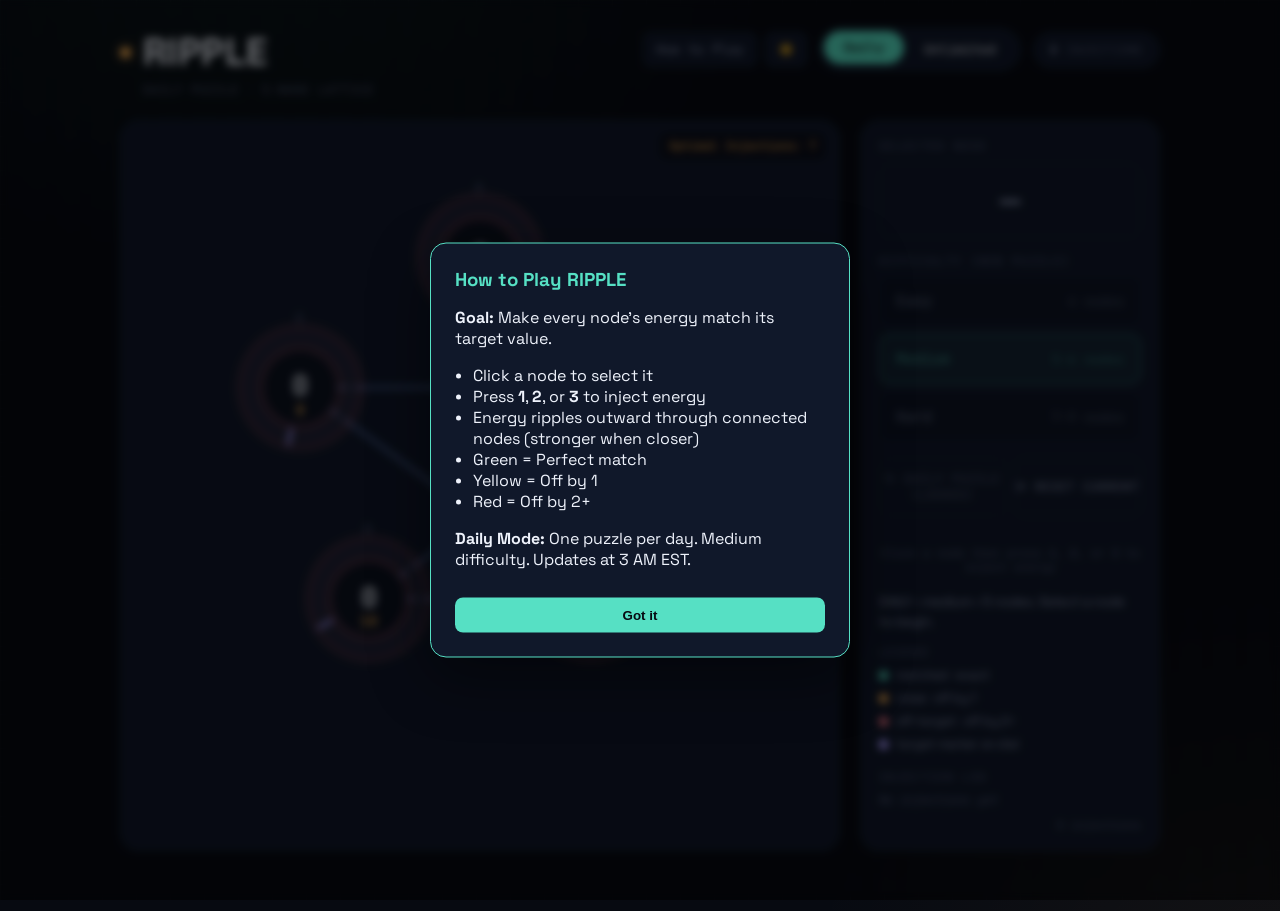
==== index.html @ 20c0f286 "actual ui fixes for safari" ====
<!DOCTYPE html>
<html lang="en">
<head>
<meta charset="UTF-8">
<meta name="viewport" content="width=device-width, initial-scale=1.0">
<title>RIPPLE</title>
<link rel="stylesheet" href="styles.css">
</head>
<body>

<div class="shell">
    <header>
        <div class="title-block">
          <h1>RIPPLE</h1>
          <p id="modeTitle">Daily Puzzle · <span id="nodecount">?</span>-node lattice</p>
        </div>
        <div style="display:flex; gap:12px; align-items:center;">
          <div class="top-controls">
            <button class="top-btn" id="howtoBtn">How to Play</button>
            <button class="top-btn" id="themeToggle">☀️</button>
          </div>
          <div class="mode-toggle" id="modeToggle">
            <div class="mode-btn active" data-mode="daily">Daily</div>
            <div class="mode-btn" data-mode="unlimited">Unlimited</div>
          </div>
          <div class="header-pill" id="headerPill"><span id="headerInjections">0</span> injections</div>
        </div>
      </header>
  <div class="layout">
    <div class="card graph-card">
        <div id="optimalDisplay">
          Optimal Injections: —
        </div>
      <svg id="svg" viewBox="0 0 600 600">
        <g id="edges"></g>
        <g id="nodes"></g>
      </svg>
      <div class="mobile-controls" id="mobileControls">
        <button class="mobile-btn" data-value="1">+1</button>
        <button class="mobile-btn" data-value="2">+2</button>
        <button class="mobile-btn" data-value="3">+3</button>
      </div>
    </div>

    <div class="panel">
      <div class="card">
        <p class="section-label">Selected node</p>
        <div class="selected-readout" id="selreadout">—</div>
        
        <p class="section-label" style="margin:16px 0 8px;">Difficulty (New Puzzle)</p>
        <div class="difficulty-select" id="difficultySelect">
          <button class="difficulty-btn active" data-diff="easy">
            <span>Easy</span>
            <span class="nodes">4 nodes</span>
          </button>
          <button class="difficulty-btn" data-diff="medium">
            <span>Medium</span>
            <span class="nodes">5-6 nodes</span>
          </button>
          <button class="difficulty-btn" data-diff="hard">
            <span>Hard</span>
            <span class="nodes">7-9 nodes</span>
          </button>
        </div>

        <div style="display:flex; gap:8px; margin-bottom:12px;">
            <button class="newpuzzle" id="newpuzzle" style="flex:1">↻ New Puzzle</button>
            <button class="newpuzzle" id="resetCurrent" style="flex:1">⟳ Reset Current</button>
        </div>

        <p class="energy-hint">Click a node then press <strong>1</strong>, <strong>2</strong>, or <strong>3</strong> to inject energy</p>
        
        <div class="message" id="message">Select a node to begin calibration.</div>
        
        <p class="section-label" style="margin-bottom:8px;">Legend</p>
        <div class="legend">
          <div><span class="swatch" style="background:var(--cyan);box-shadow:0 0 6px var(--cyan-soft)"></span> matched · exact</div>
          <div><span class="swatch" style="background:var(--amber);box-shadow:0 0 6px var(--amber-soft)"></span> close · off by 1</div>
          <div><span class="swatch" style="background:var(--coral);box-shadow:0 0 6px var(--coral-soft)"></span> off-target · off by 2+</div>
          <div><span class="swatch" style="background:var(--violet);border-radius:2px;"></span> target marker on dial</div>
        </div>
        
        <p class="section-label" style="margin-bottom:8px;">Injection log</p>
        <div class="log" id="log"><div class="empty">No injections yet</div></div>
        <div class="counter" id="counter">0 injections</div>
      </div>
    </div>
  </div>
</div>

<div class="modal-backdrop" id="modalBackdrop">
  <div class="modal-card">
    <button class="modal-close" id="modalClose" aria-label="Close">×</button>
    <div class="modal-icon">✓</div>
    <h2>Calibrated</h2>
    <p class="modal-sub">Every node in the lattice matched its target.</p>
    <div class="modal-stats">
      <div>
        <span class="stat-num" id="statInjections">0</span>
        <span class="stat-label">injections</span>
      </div>
      <div>
        <span class="stat-num" id="statNodes">0</span>
        <span class="stat-label">nodes</span>
      </div>
    </div>
    <button class="share-btn" id="modalShareBtn" style="display:none; width:100%; margin-bottom:10px;">Share Today's Result</button>
    <button class="modal-newpuzzle" id="modalNewPuzzle">↻ New puzzle</button>
  </div>
</div>
<div class="howto-backdrop" id="howtoBackdrop"></div>
<div class="howto-popover" id="howtoPopover">
    <h3 style="margin:0 0 12px 0; color:var(--cyan);">How to Play RIPPLE</h3>
    <p><strong>Goal:</strong> Make every node's energy match its target value.</p>
    <ul style="padding-left:18px; margin:12px 0;">
      <li>Click a node to select it</li>
      <li>Press <strong>1</strong>, <strong>2</strong>, or <strong>3</strong> to inject energy</li>
      <li>Energy ripples outward through connected nodes (stronger when closer)</li>
      <li>Green = Perfect match</li>
      <li>Yellow = Off by 1</li>
      <li>Red = Off by 2+</li>
    </ul>
    <p><strong>Daily Mode:</strong> One puzzle per day. Medium difficulty. Updates at 3 AM EST.</p>
    <button
  onclick="
    document.getElementById('howtoPopover').classList.remove('show');
    document.getElementById('howtoBackdrop').classList.remove('show');
  "
  style="
    margin-top:12px;
    width:100%;
    padding:10px;
    background:var(--cyan);
    color:#070a11;
    border:none;
    border-radius:8px;
    cursor:pointer;
    font-weight:600;
  "
>
  Got it
</button>
</div>
<script src="solver.js"></script>
<script>
  if (typeof window.requestIdleCallback !== "function") {
  window.requestIdleCallback = function (callback) {
    const start = Date.now();
    return setTimeout(function () {
      callback({
        didTimeout: false,
        timeRemaining: function () {
          return Math.max(0, 50 - (Date.now() - start));
        }
      });
    }, 1);
  };
  window.cancelIdleCallback = function (id) {
    clearTimeout(id);
  };
}
const MIN_NODES_EASY = 4; const MAX_NODES_EASY = 4;
const MIN_NODES_MED = 5;  const MAX_NODES_MED = 6;
const MIN_NODES_HARD = 7; const MAX_NODES_HARD = 9;

let LABELS = [];
let EDGES = {};
let POS = {};
let R_OUTER = 46;
let R_CORE = 34;
let CIRC = 2 * Math.PI * R_OUTER;

let target = {}, state = {}, maxScale = 1;
let selected = null;
let injections = 0;
let log = [];
let alreadySolved = false;
let currentDifficulty = "medium";
let currentMode = "daily";
function updateMobileControlsVisibility() {
  const el = document.getElementById("mobileControls");
  if (!el) return;

  const shouldShow = selected && window.innerWidth <= 768;
  if (shouldShow && !el.classList.contains("show")) {
    el.classList.add("show");
  } else if (!shouldShow && el.classList.contains("show")) {
    el.classList.remove("show");
  }
}
// Seeded random for Daily consistency
function seededRandom(seed) {
  let s = seed;
  return () => {
    s = Math.sin(s) * 10000;
    return s - Math.floor(s);
  };
}

// Turns a "YYYY-MM-DD" string into a well-spread integer seed.
function getDailySeed(dateStr) {
  let hash = 0;
  for (let i = 0; i < dateStr.length; i++) {
    hash = (hash * 31 + dateStr.charCodeAt(i)) | 0;
  }
  return hash >>> 0;
}

// Returns a fresh seeded RNG tied to "today" (3 AM EST rollover).
function getDailyRandom() {
  return seededRandom(getDailySeed(getTodayStr()));
}

function shuffle(arr, rand = Math.random) {
  for (let i = arr.length - 1; i > 0; i--) {
    const j = Math.floor(rand() * (i + 1));
    [arr[i], arr[j]] = [arr[j], arr[i]];
  }
  return arr;
}
function computeOptimalAsync() {
  if (typeof computeOptimalInjections !== "function") return;

  const labels = LABELS;
  const edges = EDGES;
  const tgt = target;

  const token = Symbol(); // prevents race conditions
  computeOptimalAsync._token = token;

  requestIdleCallback(() => {
    try {
      const optimal = computeOptimalInjections(labels, edges, tgt);

      // ignore stale computations
      if (computeOptimalAsync._token !== token) return;
      if (labels !== LABELS) return;

      document.getElementById("optimalDisplay").textContent =
        "Optimal Injections: " + (optimal ?? "?");

    } catch (e) {
      console.error("solver error:", e);
      document.getElementById("optimalDisplay").textContent =
        "Optimal Injections: error";
    }
  });
}

function buildGraphTopology(n, rand = Math.random){
  const allLetters = "ABCDEFGHIJKL";
  const labels = allLetters.slice(0, n).split("");
  const adj = {};
  labels.forEach(l => adj[l] = []);
  const edgeKeys = new Set();
 
  function addEdge(a,b){
    const key = [a,b].sort().join("-");
    if(edgeKeys.has(key)) return false;
    edgeKeys.add(key);
    adj[a].push(b);
    adj[b].push(a);
    return true;
  }
 
  // spanning tree
  const order = shuffle([...labels], rand);
  for(let i=1;i<order.length;i++){
    const a = order[i];
    const b = order[Math.floor(rand()*i)];
    addEdge(a,b);
  }
 
  // extra edges
  const extra = Math.max(2, Math.floor(n/3));
  let added = 0, attempts = 0;
  while(added < extra && attempts < extra*15){
    attempts++;
    const a = labels[Math.floor(rand()*n)];
    const b = labels[Math.floor(rand()*n)];
    if(a === b) continue;
    if(addEdge(a,b)) added++;
  }
 
  return { labels, adj };
}

function computeLayout(labels){
  const n = labels.length;
  const cx = 300, cy = 300;
  const R = Math.min(235, 125 + n*11);
  const pos = {};
  labels.forEach((l,i) => {
    const ang = (i/n)*Math.PI*2 - Math.PI/2;
    pos[l] = { x: cx + R*Math.cos(ang), y: cy + R*Math.sin(ang) };
  });
  return pos;
}

function bfsDist(source){
  const dist = {};
  LABELS.forEach(l => dist[l] = null);
  dist[source] = 0;
  const q = [source];
  while(q.length){
    const u = q.shift();
    for(const v of EDGES[u]){
      if(dist[v] === null){
        dist[v] = dist[u] + 1;
        q.push(v);
      }
    }
  }
  return dist;
}
function bfsParent(source){
  const dist = {}, parent = {};
  LABELS.forEach(l => { dist[l] = null; parent[l] = null; });
  dist[source] = 0;
  const q = [source];
  while(q.length){
    const u = q.shift();
    for(const v of EDGES[u]){
      if(dist[v] === null){
        dist[v] = dist[u] + 1;
        parent[v] = u;
        q.push(v);
      }
    }
  }
  return { dist, parent };
}

function contribution(value, dist){
  return Math.max(value - dist, 0);
}

function applyRipple(obj, node, value){
  const dist = bfsDist(node);
  for(const n of LABELS){
    obj[n] += contribution(value, dist[n]);
  }
}
function animatePuzzleTransition(callback){
  const graphCard = document.querySelector(".graph-card");

  // freeze rendering (prevents intermediate SVG frames)
  graphCard.style.visibility = "hidden";

  requestAnimationFrame(() => {
    callback();

    requestAnimationFrame(() => {
      graphCard.style.visibility = "visible";
    });
  });
}
function generatePuzzle(rand = Math.random){
  target = {}; 
  state = {};
  
  // Important: Initialize with 0 first
  LABELS.forEach(l => { 
    target[l] = 0; 
    state[l] = 0; 
  });
 
  if (LABELS.length === 0) return; // safety
 
  let injectionCount;
  let maxInjectionValue = 3;
 
  if(currentDifficulty === "easy"){
    injectionCount = LABELS.length + 2;
    maxInjectionValue = 2;
  } else if(currentDifficulty === "medium"){
    injectionCount = Math.floor(LABELS.length * 1.4) + 3;
  } else {
    injectionCount = Math.floor(LABELS.length * 1.8) + 5;
  }
 
  for(let i = 0; i < injectionCount; i++){
    const node = LABELS[Math.floor(rand()*LABELS.length)];
    const val = 1 + Math.floor(rand()*maxInjectionValue);
    applyRipple(target, node, val);
  }
 
  maxScale = Math.max(...Object.values(target), 1) * 1.25 || 10;
  document.getElementById("optimalDisplay").textContent =
    "Optimal Injections: computing...";
 
  requestIdleCallback(() => {
    computeOptimalAsync();
  });
}

function errorOf(n){ return Math.abs(state[n] - target[n]); }
function statusOf(n){
  const e = errorOf(n);
  if(e === 0) return "good";
  if(e === 1) return "mid";
  return "bad";
}
function solved(){ return LABELS.every(n => state[n] === target[n]); }

// ---------- DOM ----------
const svgEdges = document.getElementById("edges");
const svgNodes = document.getElementById("nodes");
const svgRoot = document.getElementById("svg");

function buildGraphDOM(){
    const svgEdges = document.getElementById("edges");
  const svgNodes = document.getElementById("nodes");

  // HARD RESET: prevent any intermediate rendering of old nodes
  svgNodes.replaceChildren();
  svgEdges.replaceChildren();

  // force browser to flush old frame BEFORE adding new nodes
  void svgNodes.offsetHeight;

  const n = LABELS.length;
  const R = Math.min(235, 125 + n*11);
  const chord = 2 * R * Math.sin(Math.PI / n);
  R_OUTER = Math.max(22, Math.min(48, chord * 0.37));
  R_CORE = R_OUTER * 0.74;
  CIRC = 2 * Math.PI * R_OUTER;
  const scale = R_OUTER / 46;

  const drawn = new Set();
  for(const a of LABELS){
    for(const b of EDGES[a]){
      const key = [a,b].sort().join("-");
      if(drawn.has(key)) continue;
      drawn.add(key);
      const line = document.createElementNS("http://www.w3.org/2000/svg","line");
      line.setAttribute("class","edge");
      line.setAttribute("data-key", key);
      line.setAttribute("x1", POS[a].x); line.setAttribute("y1", POS[a].y);
      line.setAttribute("x2", POS[b].x); line.setAttribute("y2", POS[b].y);
      svgEdges.appendChild(line);
    }
  }

  for(const l of LABELS){
    const {x,y} = POS[l];
    const g = document.createElementNS("http://www.w3.org/2000/svg","g");
    g.setAttribute("class","node");
    g.setAttribute("data-id", l);
    g.setAttribute("transform", `translate(${x},${y})`);

    g.innerHTML = `
      <circle class="glow" r="${R_OUTER+14}"></circle>
      <circle class="selection-ring" r="${R_OUTER+9}"></circle>
      <circle class="track" r="${R_OUTER}"></circle>
      <circle class="arc" r="${R_OUTER}" stroke-dasharray="${CIRC}" stroke-dashoffset="${CIRC}"></circle>
      <line class="tick" x1="0" y1="${-R_OUTER+6}" x2="0" y2="${-R_OUTER-6}"></line>
      <circle class="core" r="${R_CORE}"></circle>
      <circle class="flash" r="${R_CORE}"></circle>
      <text class="label" y="${-R_OUTER-14}" style="font-size:${Math.max(10,12*scale)}px">${l}</text>
      <text class="value" y="${7*scale}" style="font-size:${Math.max(14,25*scale)}px">0</text>
    <text class="target" y="${25*scale}" style="font-size:${Math.max(11,13*scale)}px; font-weight:700">0</text>    `;
    g.addEventListener("click", () => selectNode(l));
    svgNodes.appendChild(g);
  }
  document.querySelectorAll(".node").forEach((node, i) => {
  node.classList.add("entering");

  node.style.animationDelay = `${i * 120}ms`;

  node.addEventListener("animationend", () => {
    node.classList.remove("entering");
  }, { once:true });
});
const edgeEls = Array.from(document.querySelectorAll(".edge"));

// sort edges top → bottom using midpoint Y
edgeEls.sort((a, b) => {
  const ay = (parseFloat(a.getAttribute("y1")) + parseFloat(a.getAttribute("y2"))) / 2;
  const by = (parseFloat(b.getAttribute("y1")) + parseFloat(b.getAttribute("y2"))) / 2;
  return ay - by;
});

// stagger reveal
edgeEls.forEach((edge, i) => {
  setTimeout(() => {
    edge.classList.add("reveal");
  }, i * 100); // tweak speed here
});
}

function angleToPoint(fraction, radius){
  const ang = fraction * Math.PI * 2 - Math.PI/2;
  return { x: radius*Math.cos(ang), y: radius*Math.sin(ang) };
}

function updateNodeVisual(n){
  const g = svgNodes.querySelector(`[data-id="${n}"]`);
  if(!g) return;
  const status = statusOf(n);
  g.setAttribute("data-status", status);

  const fraction = Math.max(0, Math.min(1, state[n] / maxScale));
  g.querySelector(".arc").setAttribute("stroke-dashoffset", CIRC - fraction*CIRC);

  const tFraction = Math.max(0, Math.min(1, target[n] / maxScale));
  const p1 = angleToPoint(tFraction, R_OUTER-7);
  const p2 = angleToPoint(tFraction, R_OUTER+7);
  const tick = g.querySelector(".tick");
  tick.setAttribute("x1", p1.x); tick.setAttribute("y1", p1.y);
  tick.setAttribute("x2", p2.x); tick.setAttribute("y2", p2.y);

  g.querySelector(".value").textContent = state[n];
  g.querySelector(".target").textContent = target[n];
}

function updateAll(){
  requestAnimationFrame(() => {
    LABELS.forEach(updateNodeVisual);
  });
}

function showCongrats(){
  document.getElementById("statInjections").textContent = injections;
  document.getElementById("statNodes").textContent = LABELS.length;
  const modalShareBtn = document.getElementById("modalShareBtn");
  modalShareBtn.style.display = currentMode === "daily" ? "block" : "none";
  const modalNewBtn = document.getElementById("modalNewPuzzle");
  if (currentMode === "daily") {
    modalNewBtn.textContent = "✅ Daily Complete";
    modalNewBtn.style.pointerEvents = "none";
    modalNewBtn.style.opacity = "0.6";
  } else {
    modalNewBtn.textContent = "↻ New Puzzle";
    modalNewBtn.style.pointerEvents = "auto";
    modalNewBtn.style.opacity = "1";
  }

  document.getElementById("modalBackdrop").classList.add("show");
}

function hideCongrats(){
  document.getElementById("modalBackdrop").classList.remove("show");
}
function getTodayStr(){
  const now = new Date();
  const today = new Date(now.getTime() - 3*60*60*1000); // 3 AM EST
  return today.toISOString().slice(0,10);
}
function selectNode(n) {
  selected = n;

  // Clear all selections first
  document.querySelectorAll(".node").forEach(g => {
    g.classList.remove("selected");
  });

  // Add to the new one
  const nodeEl = document.querySelector(`.node[data-id="${n}"]`);
  if (nodeEl) nodeEl.classList.add("selected");

  document.getElementById("selreadout").textContent = n;
  document.getElementById("selreadout").classList.add("armed");
  setMessage(`Node ${n} selected. Press 1, 2, or 3 to inject energy.`);

  updateMobileControlsVisibility();
}

// Hide mobile controls when no node is selected
function deselectNode() {
  selected = null;

  document.querySelectorAll(".node").forEach(g => {
    g.classList.remove("selected");
  });

  document.getElementById("selreadout").textContent = "—";
  document.getElementById("selreadout").classList.remove("armed");
  setMessage("Select a node to begin calibration.");

  updateMobileControlsVisibility();
}

function setMessage(msg){ document.getElementById("message").textContent = msg; }

function flashNode(n){
  const g = svgNodes.querySelector(`[data-id="${n}"]`);
  if(!g) return;
  const flash = g.querySelector(".flash");
  flash.classList.remove("go");
  void flash.offsetWidth;
  flash.classList.add("go");
}

function flashEdge(a,b){
  const key = [a,b].sort().join("-");
  const line = svgEdges.querySelector(`[data-key="${key}"]`);
  if(!line) return;
  line.classList.add("active");
  setTimeout(() => line.classList.remove("active"), 230);
}

function spawnPulseDot(a, b, duration){
  const dot = document.createElementNS("http://www.w3.org/2000/svg","circle");
  dot.setAttribute("class","pulse-dot");
  dot.setAttribute("r", Math.max(4, R_OUTER*0.13));
  // Position via `transform`, not cx/cy: WebKit/Safari can't GPU-composite
  // an animated cx/cy change (it forces a layout + repaint every frame),
  // while `transform` is composited and stays smooth on mobile.
  dot.setAttribute("cx", 0);
  dot.setAttribute("cy", 0);
  dot.style.transitionProperty = "transform";
  dot.style.transitionDuration = duration + "ms";
  dot.style.transform = `translate(${POS[a].x}px, ${POS[a].y}px)`;
  svgRoot.appendChild(dot);
  requestAnimationFrame(() => {
    dot.style.transform = `translate(${POS[b].x}px, ${POS[b].y}px)`;
  });
  setTimeout(() => dot.remove(), duration + 40);
}

function logInjection(node, value){
  injections++;
  log.unshift({node, value});
  if(log.length > 6) log.pop();
  const el = document.getElementById("log");
  el.innerHTML = log.map(item =>
    `<div><span class="n">${item.node}</span><span>+${item.value} energy</span></div>`
  ).join("");
  document.getElementById("counter").textContent = injections + (injections === 1 ? " injection" : " injections");
  document.getElementById("headerInjections").textContent = injections;
}

function inject(node, value){
  const {dist, parent} = bfsParent(node);
  const reach = LABELS.filter(n => dist[n] !== null && dist[n] <= value);
  const maxDist = Math.max(...reach.map(n => dist[n] || 0));

  for(const n of reach){
    const d = dist[n];
    setTimeout(() => {
      state[n] += contribution(value, d);
      updateNodeVisual(n);
      flashNode(n);
      if(d > 0) flashEdge(parent[n], n);
    }, d * 230);
    if(d > 0){
      setTimeout(() => spawnPulseDot(parent[n], n, 230), (d-1) * 230);
    }
  }

  logInjection(node, value);

  setTimeout(() => {
    if(solved() && !alreadySolved){
      alreadySolved = true;
      setMessage("Calibrated — every node matches its target.");
      showCongrats();
    } else if(!solved()){
      setMessage(`Injected ${value} energy at node ${node}.`);
    }
  }, maxDist * 230 + 80);
}

// Mode Toggle
// ==================== MODE & DIFFICULTY HANDLING ====================
function updateUILockState(){
  const isDaily = currentMode === "daily";
  
  // Difficulty buttons
  document.querySelectorAll('.difficulty-btn').forEach(b => {
    const isMedium = b.dataset.diff === "medium";
    b.style.pointerEvents = isDaily ? "none" : "auto";
    b.style.opacity = isDaily ? "0.5" : "1";
    
    // Force Medium as active in Daily mode
    if (isDaily) {
      if (isMedium) b.classList.add('active');
      else b.classList.remove('active');
    }
  });

  // New Puzzle button
  const newPuzzleBtn = document.getElementById("newpuzzle");
  if (newPuzzleBtn) {
    newPuzzleBtn.style.pointerEvents = isDaily ? "none" : "auto";
    newPuzzleBtn.style.opacity = isDaily ? "0.5" : "1";
    newPuzzleBtn.textContent = isDaily ? "↻ Daily Puzzle (Locked)" : "↻ New Puzzle";
  }
}
// Save the current game state to localStorage
function saveGameState() {
  const gameState = {
    currentMode,
    currentDifficulty,
    injections,
    log,
    alreadySolved,
    state,
  };
 
  if (currentMode === "daily") {
    gameState.puzzleDate = getTodayStr();
  } else {
    gameState.target = target;
    gameState.LABELS = LABELS;
    gameState.EDGES = EDGES;
    gameState.POS = POS;
  }
 
  localStorage.setItem('gameState', JSON.stringify(gameState));
}

// Load the saved game state from localStorage
function loadGameState() {
  const savedState = localStorage.getItem('gameState');
  if (!savedState) return;
 
  let gameState;
  try {
    gameState = JSON.parse(savedState);
  } catch (e) {
    localStorage.removeItem('gameState');
    return;
  }
 
  currentMode = gameState.currentMode || "daily";
  currentDifficulty = gameState.currentDifficulty || "medium";
  updateUILockState();
 
  if (currentMode === "daily") {
    // A new day means the saved progress no longer matches today's
    // puzzle — just start today's puzzle fresh from the seed.
    if (gameState.puzzleDate !== getTodayStr()) {
      resetGame();
      return;
    }
 
    const rand = getDailyRandom();
    const n = 5 + Math.floor(rand() * 2); // 5 or 6 nodes
    currentDifficulty = "medium";
 
    const topo = buildGraphTopology(n, rand);
    LABELS = topo.labels;
    EDGES = topo.adj;
    POS = computeLayout(LABELS);
    generatePuzzle(rand); // deterministic — recreates today's exact target
 
  } else {
    target = gameState.target;
    LABELS = gameState.LABELS;
    EDGES = gameState.EDGES;
    POS = gameState.POS;
  }
 
  state = gameState.state;
  injections = gameState.injections;
  log = gameState.log;
  alreadySolved = gameState.alreadySolved;
 
  maxScale = Math.max(...Object.values(target), 1) * 1.25 || 10;
 
  const nodeCountEl = document.getElementById("nodecount");
  if (nodeCountEl) nodeCountEl.textContent = LABELS.length;
  const modeText = currentMode === "daily" ? "Daily Puzzle" : "Unlimited Mode";
  document.getElementById("modeTitle").textContent = `${modeText} · ${LABELS.length}-node lattice`;
 
  document.getElementById("log").innerHTML = log.length
    ? log.map(item => `<div><span class="n">${item.node}</span><span>+${item.value} energy</span></div>`).join("")
    : `<div class="empty">No injections yet</div>`;
  document.getElementById("counter").textContent = injections + (injections === 1 ? " injection" : " injections");
  document.getElementById("headerInjections").textContent = injections;
 
  requestAnimationFrame(() => {
    buildGraphDOM();
    requestAnimationFrame(() => {
      updateAll();
      setMessage("Game progress loaded!");
      computeOptimalAsync();
    });
  });
  updateMobileControlsVisibility();
}

// Call saveGameState whenever the game state changes
document.addEventListener("keydown", saveGameState);
document.getElementById("resetCurrent").addEventListener("click", saveGameState);

// Load the saved game state on page load
window.addEventListener("load", loadGameState);

// Mode Toggle
document.querySelectorAll('.mode-btn').forEach(btn => {
  btn.addEventListener('click', () => {
    document.querySelectorAll('.mode-btn').forEach(b => b.classList.remove('active'));
    btn.classList.add('active');
    currentMode = btn.dataset.mode;
    
    updateUILockState();

    animatePuzzleTransition(resetGame);
  });
});
// Difficulty buttons
document.querySelectorAll('.difficulty-btn').forEach(btn => {
  btn.addEventListener('click', () => {
    if (currentMode === "daily") return; // locked
    document.querySelectorAll('.difficulty-btn').forEach(b => b.classList.remove('active'));
    btn.classList.add('active');
    currentDifficulty = btn.dataset.diff;
  });
});
document.getElementById("newpuzzle").addEventListener("click", () => {
  if (currentMode === "daily") {
    setMessage("Daily puzzle is fixed. It updates at 3 AM EST.");
    return;
  }
  saveGameState();
  animatePuzzleTransition(resetGame);
});
document.getElementById("resetCurrent")
  .addEventListener("click", () => {
    resetCurrentPuzzle();
  });
document.getElementById("modalNewPuzzle").addEventListener("click", () => {
  hideCongrats();
  if (currentMode === "daily") {
    setMessage("Daily puzzle completed! Come back tomorrow at 3 AM EST for the next one.");
    return;
  }
  animatePuzzleTransition(resetGame);
});document.getElementById("modalClose").addEventListener("click", hideCongrats);
document.getElementById("modalBackdrop").addEventListener("click", (e) => {
  if(e.target.id === "modalBackdrop") hideCongrats();
});

document.getElementById("modalShareBtn").addEventListener("click", () => {
  const date = new Date().toISOString().slice(0,10);
  const text = `⚡️ RIPPLE ${date}\n${currentDifficulty.toUpperCase()} • ${LABELS.length} nodes • ${injections} injections\nSolved!`;
  navigator.clipboard.writeText(text).then(() => alert("✅ Copied to clipboard!"));
});

document.addEventListener("keydown", (e) => {
  if(e.key.toLowerCase() === "r") animatePuzzleTransition(resetGame);
  if(e.key === "Escape") hideCongrats();
  if(["1","2","3"].includes(e.key) && selected) inject(selected, parseInt(e.key));
});

function resetCurrentPuzzle(){
  // Reset player state
  LABELS.forEach(l => {
    state[l] = 0;
  });
  
  deselectNode();
  injections = 0;
  log = [];
  alreadySolved = false;
  hideCongrats();

  // === FIX: Clear visual selection ===
  document.querySelectorAll(".node").forEach(g => {
    g.classList.remove("selected");
  });

  document.getElementById("headerInjections").textContent = "0";
  document.getElementById("selreadout").textContent = "—";
  document.getElementById("selreadout").classList.remove("armed");
  document.getElementById("log").innerHTML = `<div class="empty">No injections yet</div>`;
  document.getElementById("counter").textContent = "0 injections";
  
  setMessage(`Puzzle reset — same targets. Select a node to begin again.`);
  updateAll();
  updateMobileControlsVisibility();
}

function resetGame(){
  localStorage.removeItem('gameState');
 
  let n;
  let rand = Math.random;
 
  if(currentMode === "daily"){
    // Everything about today's puzzle — node count, topology, and target
    // values — is derived purely from today's date seed. Calling this
    // again (mode switch, page reload, etc.) on the same day always
    // reproduces the exact same puzzle, so there's nothing to cache.
    rand = getDailyRandom();
    n = 5 + Math.floor(rand() * 2); // 5 or 6 nodes
    currentDifficulty = "medium";
 
  } else {
    let minNodes = currentDifficulty === "easy" ? MIN_NODES_EASY :
                   currentDifficulty === "medium" ? MIN_NODES_MED :
                   MIN_NODES_HARD;
 
    let maxNodes = currentDifficulty === "easy" ? MAX_NODES_EASY :
                   currentDifficulty === "medium" ? MAX_NODES_MED :
                   MAX_NODES_HARD;
 
    n = minNodes + Math.floor(Math.random() * (maxNodes - minNodes + 1));
  }
 
  const topo = buildGraphTopology(n, rand);
  LABELS = topo.labels;
  EDGES = topo.adj;
  POS = computeLayout(LABELS);
 
  buildGraphDOM();
  generatePuzzle(rand);
  computeOptimalAsync();
 
  // -------------------------
  // ALWAYS RESET RUNTIME STATE
  // -------------------------
 
  state = {};
  LABELS.forEach(l => state[l] = 0);
 
  maxScale = Math.max(...Object.values(target), 1) * 1.25 || 10;
 
  deselectNode();
  injections = 0;
  log = [];
  alreadySolved = false;
  hideCongrats();
 
  const nodeCountEl = document.getElementById("nodecount");
  if (nodeCountEl) nodeCountEl.textContent = n;
 
  document.getElementById("headerInjections").textContent = "0";
  document.getElementById("selreadout").textContent = "—";
  document.getElementById("selreadout").classList.remove("armed");
  document.getElementById("log").innerHTML = `<div class="empty">No injections yet</div>`;
  document.getElementById("counter").textContent = "0 injections";
 
  const modeText = currentMode === "daily" ? "Daily Puzzle" : "Unlimited Mode";
  document.getElementById("modeTitle").textContent =
    `${modeText} · ${n}-node lattice`;
 
  setMessage(`${currentMode.toUpperCase()} • ${currentDifficulty} • ${n} nodes. Select a node to begin.`);
 
  updateAll();
  updateMobileControlsVisibility();
}

updateUILockState();
function toggleTheme(){
  const isLight = document.documentElement.getAttribute('data-theme') === 'light';
  document.documentElement.setAttribute('data-theme', isLight ? 'dark' : 'light');
  localStorage.setItem('theme', isLight ? 'dark' : 'light');
  document.getElementById('themeToggle').textContent = isLight ? '☀️' : '🌙';
}

// Theme initialization
if (localStorage.getItem('theme') === 'light') {
  document.documentElement.setAttribute('data-theme', 'light');
  document.getElementById('themeToggle').textContent = '🌙';
} else {
  document.getElementById('themeToggle').textContent = '☀️';
}

document.getElementById('themeToggle').addEventListener('click', toggleTheme);
document.getElementById('howtoBtn').addEventListener('click', () => {
  const popover = document.getElementById('howtoPopover');
  const backdrop = document.getElementById('howtoBackdrop');

  popover.classList.add('show');
  backdrop.classList.add('show');
});

// Close popover when clicking outside
document.addEventListener('click', (e) => {
  const popover = document.getElementById('howtoPopover');
  const backdrop = document.getElementById('howtoBackdrop');

  if (
    !e.target.closest('#howtoBtn') &&
    !e.target.closest('.howto-popover')
  ) {
    popover.classList.remove('show');
    backdrop.classList.remove('show');
  }
});
document.querySelectorAll(".mobile-btn").forEach(btn => {
  btn.addEventListener("click", () => {
    const value = parseInt(btn.dataset.value, 10);
    if (selected) {
      inject(selected, value);
    }
  });
});
window.addEventListener("resize", updateMobileControlsVisibility);
window.addEventListener("orientationchange", updateMobileControlsVisibility);
window.addEventListener('load', () => {
  const popover = document.getElementById('howtoPopover');
  const backdrop = document.getElementById('howtoBackdrop');

  popover.classList.add('show');
  backdrop.classList.add('show');
});
resetGame();
</script>
</body>
</html>
---- styles.css ----
@import url('https://fonts.googleapis.com/css2?family=JetBrains+Mono:wght@400;500;600;700&family=Space+Grotesk:wght@500;600;700&display=swap');

:root{
  --void:#070a11;
  --deep:#0c1220;
  --panel:#10182a;
  --panel-edge:#1d2740;
  --grid:rgba(255,255,255,0.035);
  --hi:#eef2fb;
  --mid:#8d97b5;
  --dim:#525c79;
  --amber:#ffb454;
  --amber-soft:rgba(255,180,84,0.18);
  --cyan:#56e0c4;
  --cyan-soft:rgba(86,224,196,0.16);
  --coral:#ff7a8a;
  --coral-soft:rgba(255,122,138,0.16);
  --violet:#a99bff;
}

/* Light mode override */
[data-theme="light"] {
  --void:#f8f9fc;
  --deep:#ffffff;
  --panel:#f1f3f9;
  --panel-edge:#d1d5e0;
  --grid:rgba(0,0,0,0.04);
  --hi:#1a2236;
  --mid:#4a5a7a;
  --dim:#64748b;
  --amber:#f59e0b;
}

*{box-sizing:border-box;}

html,body{
  margin:0;
  min-height:100vh;
  background:
    radial-gradient(ellipse 900px 600px at 20% -10%, rgba(86,224,196,0.05), transparent 60%),
    radial-gradient(ellipse 800px 700px at 100% 110%, rgba(255,180,84,0.05), transparent 60%),
    var(--void);
  color:var(--hi);
  font-family:'Space Grotesk', system-ui, sans-serif;
}

body::before{
  content:"";
  position:fixed; inset:0; pointer-events:none; z-index:0;
  background-image:
    linear-gradient(var(--grid) 1px, transparent 1px),
    linear-gradient(90deg, var(--grid) 1px, transparent 1px);
  background-size:34px 34px;
  opacity:0.6;
}

.shell{
  position:relative; z-index:1;
  max-width:1080px;
  margin:0 auto;
  padding:28px 20px 60px;
}

header{
  display:flex;
  justify-content:space-between;
  align-items:flex-start;
  flex-wrap:wrap;
  gap:14px;
  margin-bottom:22px;
}

.title-block h1{
  margin:0;
  font-size:clamp(26px,4.2vw,38px);
  font-weight:700;
  letter-spacing:0.01em;
  display:flex;
  align-items:center;
  gap:12px;
}
.title-block h1::before{
  content:"";
  width:11px; height:11px; border-radius:50%;
  background:var(--amber);
  box-shadow:0 0 14px 3px var(--amber-soft);
  flex-shrink:0;
}
.title-block p{
  margin:6px 0 0 23px;
  font-family:'JetBrains Mono', monospace;
  font-size:12px;
  letter-spacing:0.08em;
  color:var(--dim);
  text-transform:uppercase;
}

.mode-toggle {
  display: flex;
  background: var(--panel);
  border: 1px solid var(--panel-edge);
  border-radius: 99px;
  padding: 4px;
}
.mode-btn {
  padding: 8px 20px;
  border-radius: 99px;
  font-family: 'JetBrains Mono', monospace;
  font-size: 13px;
  cursor: pointer;
  transition:
    background .25s ease,
    color .25s ease,
    transform .2s ease;
}
.mode-btn.active {
  background: var(--cyan);
  color: #070a11;
  font-weight: 600;
  transform:translateY(-2px);
}

.header-pill{
  font-family:'JetBrains Mono', monospace;
  font-size:12px;
  letter-spacing:0.06em;
  text-transform:uppercase;
  padding:9px 16px;
  border-radius:99px;
  border:1px solid var(--panel-edge);
  background:var(--panel);
  color:var(--dim);
  white-space:nowrap;
}
.header-pill span{ color:var(--mid); font-weight:600; }

/* ---- congrats modal ---- */
.modal-backdrop{
  position:fixed; inset:0; z-index:50;
  background:rgba(5,7,12,0.72);
  backdrop-filter:blur(3px);
  display:flex; align-items:center; justify-content:center;
  opacity:0; pointer-events:none;
  transition:opacity 0.25s;
  padding:20px;
}
.modal-backdrop.show{ opacity:1; pointer-events:auto; }

.modal-card{
  position:relative;
  width:100%; max-width:360px;
  background:var(--panel);
  border:1px solid rgba(86,224,196,0.35);
  border-radius:20px;
  padding:34px 32px 28px;
  text-align:center;
  transform:scale(0.92) translateY(6px);
  transition:transform 0.25s cubic-bezier(.2,.8,.2,1);
  box-shadow:0 0 70px rgba(86,224,196,0.14);
}
.modal-backdrop.show .modal-card{ transform:scale(1) translateY(0); }

.modal-close{
  position:absolute; top:12px; right:14px;
  background:none; border:none;
  color:var(--dim); font-size:20px; line-height:1;
  cursor:pointer; padding:4px;
  transition:color 0.2s;
}
.modal-close:hover{ color:var(--hi); }

.modal-icon{
  width:52px; height:52px; margin:0 auto 16px;
  border-radius:50%;
  background:var(--cyan-soft);
  border:1px solid rgba(86,224,196,0.4);
  color:var(--cyan);
  display:flex; align-items:center; justify-content:center;
  font-size:24px;
}

.modal-card h2{ margin:0 0 6px; font-size:23px; }
.modal-sub{ margin:0 0 22px; color:var(--mid); font-size:13px; line-height:1.5; }

.modal-stats{ display:flex; justify-content:center; gap:30px; margin-bottom:24px; }
.modal-stats .stat-num{
  display:block;
  font-family:'JetBrains Mono', monospace;
  font-size:30px; font-weight:700;
  color:var(--hi);
}
.modal-stats .stat-label{
  display:block; margin-top:4px;
  font-family:'JetBrains Mono', monospace;
  font-size:10px; letter-spacing:0.08em; text-transform:uppercase;
  color:var(--dim);
}

.modal-newpuzzle{
  width:100%;
  font-family:'JetBrains Mono', monospace;
  font-size:12px; letter-spacing:0.06em; text-transform:uppercase;
  padding:13px 0;
  border-radius:10px;
  border:1px solid rgba(86,224,196,0.4);
  background:rgba(86,224,196,0.08);
  color:var(--cyan);
  cursor:pointer;
  transition:background 0.2s;
}
.modal-newpuzzle:hover{ background:rgba(86,224,196,0.16); }

.layout{
  display:grid;
  grid-template-columns: 1fr 300px;
  gap:20px;
}
@media (max-width:760px){
  .layout{ grid-template-columns:1fr; }
  .panel{ order:2; }
  .graph-card{ order:1; }
}

.card{
  background:var(--panel);
  border:1px solid var(--panel-edge);
  border-radius:18px;
  padding:18px;
}

.graph-card{ display:flex; flex-direction: column; align-items:center; justify-content:flex-start; padding:10px; position: relative;}
.graph-card svg{ width:100%; height:auto; display:block; max-width:560px; }

/* graph elements */
.edge{
  stroke:#3c4f7a;
  stroke-width:4;
  opacity: 0;
  transform: translateY(-8px);
  transition:stroke 0.25s, stroke-width 0.25s;
}
.edge.active{ 
    stroke:var(--amber); 
    stroke-width:6;
    filter: drop-shadow(0 0 8px var(--amber));
}
.edge.visible {
    opacity: 0.95;
}
.edge.reveal {
  animation: edgeDropIn 0.55s cubic-bezier(.2,.8,.2,1) forwards;
}

@keyframes edgeDropIn {
  from {
    opacity: 0;
    transform: translateY(-10px);
  }
  to {
    opacity: 0.95;
    transform: translateY(0px);
  }
}

.node{ cursor:pointer; }
.node .track{ fill:none; stroke:#1a2236; stroke-width:6; }
.node .arc{
  fill:none; stroke-width:6; stroke-linecap:round;
  stroke:var(--mid);
  transform:rotate(-90deg);
  transition:stroke-dashoffset 0.45s cubic-bezier(.2,.8,.2,1), stroke 0.35s;
}
.node[data-status="good"] .arc{ stroke:var(--cyan); }
.node[data-status="mid"] .arc{ stroke:var(--amber); }
.node[data-status="bad"] .arc{ stroke:var(--coral); }

.node .tick{ stroke:var(--violet); stroke-width:3.5; stroke-linecap:round; opacity:0.85; }
.node .core{ fill:var(--deep); stroke:var(--panel-edge); stroke-width:1; transition:stroke 0.3s; }
.node[data-status="good"] .core{ stroke:rgba(86,224,196,0.4); }
.node[data-status="mid"] .core{ stroke:rgba(255,180,84,0.4); }
.node[data-status="bad"] .core{ stroke:rgba(255,122,138,0.4); }

.node .glow{ fill:var(--mid); opacity:0.12; transition:fill 0.35s; }
.node[data-status="good"] .glow{ fill:var(--cyan); }
.node[data-status="mid"] .glow{ fill:var(--amber); }
.node[data-status="bad"] .glow{ fill:var(--coral); }

.node .label{
  font-family:'JetBrains Mono', monospace;
  letter-spacing:0.1em;
  fill:var(--dim); text-anchor:middle;
}
.node .value{
  font-family:'JetBrains Mono', monospace;
  font-weight:600;
  fill:var(--hi); text-anchor:middle;
}
.node .target{
  font-family:'JetBrains Mono', monospace;
  fill:var(--amber); text-anchor:middle; opacity:0.85;
}

.selection-ring{
  fill:none; stroke:var(--amber); stroke-width:2;
  stroke-dasharray:4 7; opacity:0; transition:opacity 0.2s;
}
.node.selected .selection-ring{ opacity:1; animation:spin 7s linear infinite; }
@keyframes spin{ to{ transform:rotate(360deg); } }

.flash{ fill:var(--amber); opacity:0; pointer-events:none; }
.flash.go{ animation:flashpop 0.55s ease-out; }
@keyframes flashpop{
  0%{ opacity:0.55; transform:scale(0.6); }
  100%{ opacity:0; transform:scale(1.9); }
}

.pulse-dot{
  fill:var(--amber);
  filter:drop-shadow(0 0 5px var(--amber));
  transition:transform linear, opacity linear;
}

/* panel */
.panel{ display:flex; flex-direction:column; gap:14px; }

.section-label{
  font-family:'JetBrains Mono', monospace;
  font-size:11px; letter-spacing:0.12em;
  color:var(--dim); text-transform:uppercase;
  margin:0 0 10px;
}

.selected-readout{
  font-family:'JetBrains Mono', monospace;
  font-size:34px; font-weight:700;
  text-align:center;
  color:var(--mid);
  border:1px dashed var(--panel-edge);
  border-radius:12px;
  padding:14px 0;
  margin-bottom:12px;
  transition:color 0.2s, border-color 0.2s;
}
.selected-readout.armed{ color:var(--amber); border-color:rgba(255,180,84,0.4); }

.difficulty-select{
  display:flex;
  flex-direction:column;
  gap:8px;
  margin-bottom:16px;
}

.difficulty-btn{
  font-family:'JetBrains Mono', monospace;
  font-size:15px;
  font-weight:600;
  padding:14px 16px;
  border-radius:10px;
  border:1px solid var(--panel-edge);
  background:var(--deep);
  color:var(--mid);
  cursor:pointer;
  transition:all 0.2s;
  text-align:left;
  display:flex;
  justify-content:space-between;
  align-items:center;
}

.difficulty-btn:hover{
  border-color:var(--amber);
  color:var(--amber);
  background:rgba(255,180,84,0.06);
}

.difficulty-btn.active{
  border-color:var(--cyan);
  color:var(--cyan);
  background:rgba(86,224,196,0.12);
}

.difficulty-btn .nodes{
  font-size:13px;
  opacity:0.7;
}

.energy-hint{
  font-family:'JetBrains Mono', monospace;
  font-size:11px;
  color:var(--dim);
  text-align:center;
  margin:12px 0 18px;
}

.message{ 
  font-size:13px; 
  color:var(--mid); 
  line-height:1.5; 
  min-height:38px; 
  margin-bottom:14px; 
}

.newpuzzle{
  width:100%;
  font-family:'JetBrains Mono', monospace;
  font-size:12px; letter-spacing:0.08em; text-transform:uppercase;
  padding:12px 0;
  border-radius:10px;
  border:1px solid var(--panel-edge);
  background:transparent;
  color:var(--mid);
  cursor:pointer;
  transition:border-color 0.2s, color 0.2s;
  margin-bottom:18px;
}
.newpuzzle:hover{ border-color:var(--violet); color:var(--violet); }

.legend{ display:flex; flex-direction:column; gap:7px; margin-bottom:18px; }
.legend div{ display:flex; align-items:center; gap:8px; font-size:12px; color:var(--mid); }
.legend span.swatch{ width:9px; height:9px; border-radius:50%; flex-shrink:0; }

.log{
  font-family:'JetBrains Mono', monospace;
  font-size:12px;
  color:var(--dim);
  display:flex; flex-direction:column; gap:5px;
  max-height:120px;
  overflow-y:auto;
}
.log div{ display:flex; justify-content:space-between; }
.log div span.n{ color:var(--mid); }
.log .empty{ color:var(--dim); font-style:italic; }

.counter{
  font-family:'JetBrains Mono', monospace;
  font-size:11px; color:var(--dim);
  margin-top:10px;
  text-align:right;
}

.share-btn {
  width: 100%;
  padding: 12px;
  background: var(--cyan);
  color: #070a11;
  border: none;
  border-radius: 10px;
  font-family: 'JetBrains Mono', monospace;
  font-weight: 600;
  cursor: pointer;
  margin-top: 8px;
}
.top-controls {
  display: flex;
  gap: 8px;
  align-items: center;
}

.top-btn {
  background: var(--panel);
  border: 1px solid var(--panel-edge);
  color: var(--mid);
  padding: 8px 12px;
  border-radius: 8px;
  font-family: 'JetBrains Mono', monospace;
  font-size: 13px;
  cursor: pointer;
  transition: all 0.2s;
}

.top-btn:hover {
  background: var(--cyan);
  color: #070a11;
  border-color: var(--cyan);
}

.howto-popover {
  position: fixed;

  top: 50%;
  left: 50%;
  transform: translate(-50%, -50%) scale(.8);

  background: var(--panel);
  border: 1px solid var(--cyan);
  border-radius: 16px;

  padding: 24px;
  max-width: 420px;
  width: calc(100% - 32px);

  z-index: 999;

  opacity: 0;
  pointer-events: none;

  transition:
    opacity .25s ease,
    transform .25s ease;

  box-shadow: 0 20px 60px rgba(0,0,0,.45);
}

.howto-popover.show {
  animation: popupAppear .3s cubic-bezier(.2,.8,.2,1);
  opacity:1;
  pointer-events:auto;
  transform:translate(-50%,-50%) scale(1);
}

@keyframes popupAppear{
  from{
    opacity:0;
    transform:translate(-50%,-50%) scale(.8);
  }
  to{
    opacity:1;
    transform:translate(-50%,-50%) scale(1);
  }
}
/* =========================
   MOBILE IMPROVEMENTS PATCH
   ========================= */

   @media (max-width: 768px) {

html {
  font-size: 14px;
}

body {
  font-size: 14px;
}

/* kill oversized spacing everywhere */
.shell {
  padding: 12px 10px 24px;
}

.card {
  padding: 12px;
  border-radius: 14px;
}

/* HEADER SHRINK */
header {
  gap: 8px;
}

.title-block h1 {
  font-size: 20px;
}

.title-block p {
  font-size: 10px;
  margin-left: 0;
}

/* BUTTONS: THIS IS THE BIG ONE */
button,
.top-btn,
.newpuzzle,
.share-btn,
.difficulty-btn {
  font-size: 12px !important;
  padding: 8px 10px !important;
  border-radius: 8px;
}

.mode-btn {
  font-size: 11px;
  padding: 6px 10px;
}

/* PANEL TEXT SHRINK */
.selected-readout {
  font-size: 20px;
  padding: 8px 0;
}

.section-label {
  font-size: 10px;
}

.message {
  font-size: 12px;
}

.legend div {
  font-size: 11px;
}

.log {
  font-size: 11px;
}

.counter {
  font-size: 10px;
}

/* REMOVE “DESKTOP FEEL” SPACING */
.panel {
  gap: 10px;
}

.difficulty-select {
  gap: 6px;
}

.header-pill {
  font-size: 10px;
  padding: 6px 10px;
}
}

.graph-card svg {
  width: 100%;
  height: auto;
  max-width: 100%;
}

/* Critical: prevent overflow scaling weirdness */
svg#svg {
  display: block;
  width: 100%;
  height: auto;
  max-height: 70vh;
}
/* Mobile controls styling */
/* Mobile controls styling */
.mobile-controls {
  margin-top: 12px;
  display: none;
  gap: 14px;
  padding: 10px 12px;
  border-radius: 14px;
  background: rgba(10, 14, 24, 0.97);
  border: 1px solid var(--amber);
}

/* ONLY show on mobile AND when node is selected */
@media (max-width: 768px) {
  .mobile-controls.show {
    display: flex;
  }
}

.mobile-btn {
  font-family: 'JetBrains Mono', monospace;
  font-size: 18px;
  font-weight: 700;

  padding: 16px 22px;
  min-width: 64px;

  border-radius: 12px;
  border: 1px solid var(--panel-edge);

  background: var(--amber);
  color: var(--hi);

  cursor: pointer;

  display: flex;
  align-items: center;
  justify-content: center;

  transition: all 0.15s ease;
}

.mobile-btn:active {
  transform: scale(0.95);
  background: var(--cyan);
  color: #070a11;
  border-color: var(--cyan);
}

.mobile-btn:hover {
  background: var(--cyan); /* Match hover effect with other buttons */
  color: #070a11;
}

.graph-card.animating svg {
  animation: graphSwap 0.45s cubic-bezier(.2,.8,.2,1);
}

@keyframes graphSwap {
  0% {
    opacity: 1;
    transform: scale(1);
  }

  45% {
    opacity: 0;
    transform: scale(0.94);
  }

  55% {
    opacity: 0;
    transform: scale(1.06);
  }

  100% {
    opacity: 1;
    transform: scale(1);
  }
}
.howto-backdrop{
  position:fixed;
  inset:0;

  background:rgba(0,0,0,.55);
  backdrop-filter:blur(4px);

  opacity:0;
  visibility:hidden;

  transition:opacity .25s ease;

  z-index:998;
  pointer-events: none;
  transition: opacity 0.25s ease;
}

.howto-backdrop.show{
  opacity:1;
  visibility:visible;
  pointer-events: auto;
}
.node.entering {
  animation: nodeAppear 1s cubic-bezier(.2,.8,.2,1) both;
}

@keyframes nodeAppear {
    from {
    opacity: 0;
  }
  to {
    opacity: 1;
  }
}/* Default (Dark Mode) */
#optimalDisplay {
  position: absolute;
  top: 10px;
  right: 12px;
  font-family: 'JetBrains Mono', monospace;
  font-size: 12px;
  color: var(--amber);
  background: rgba(10, 14, 24, 0.92);
  border: 1px solid var(--panel-edge);
  padding: 6px 10px;
  border-radius: 10px;
}

/* Light Mode Override */
[data-theme="light"] #optimalDisplay {
  color: var(--coral); /* Text color for light mode */
  background: rgba(240, 240, 240, 0.9); /* Background for light mode */
  border: 1px solid var(--panel-edge); /* Border for light mode */
}
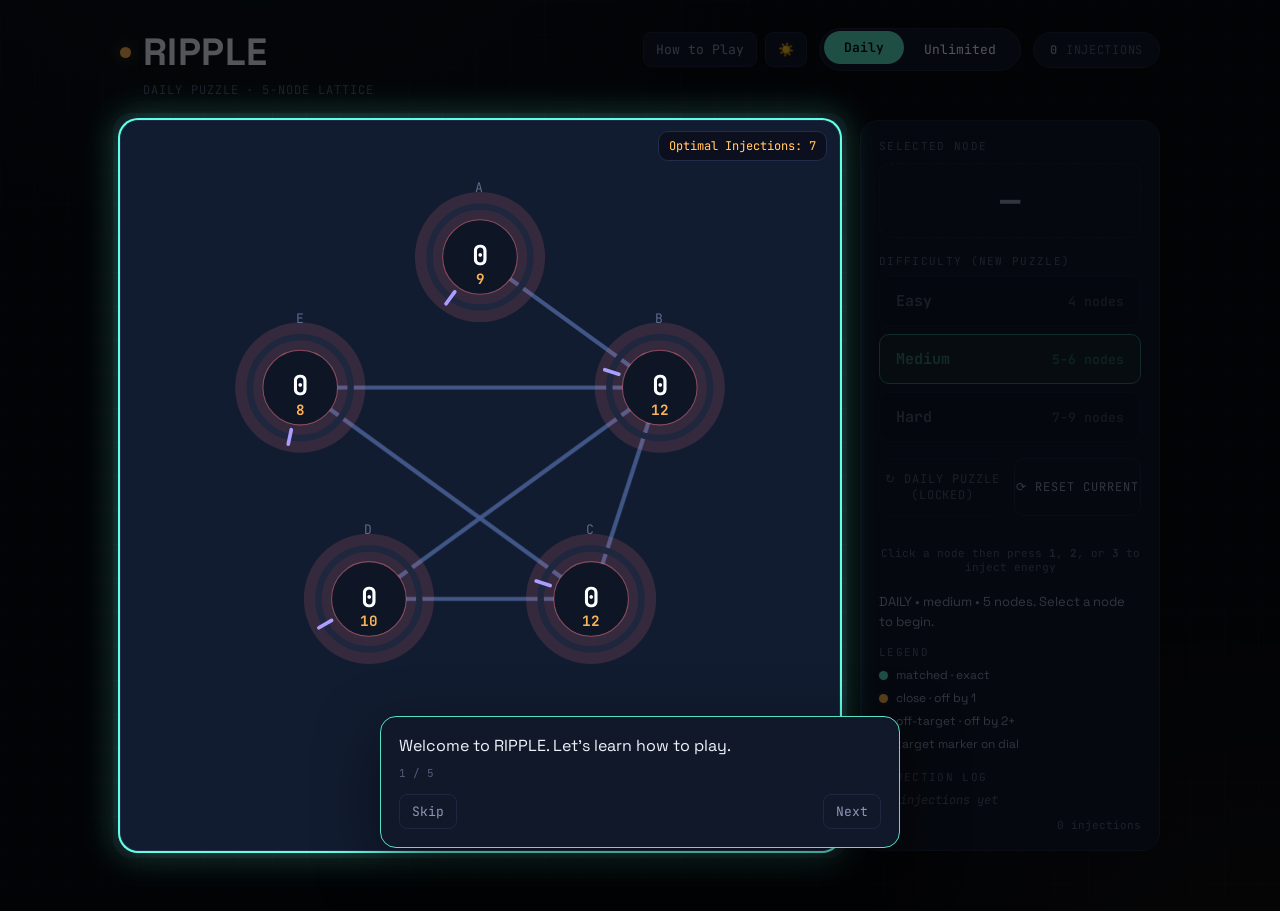
==== commit df2666ea: "tutorial" ====
--- a/index.html
+++ b/index.html
@@ -175,8 +175,34 @@
 let injections = 0;
 let log = [];
 let alreadySolved = false;
+let tutorialActive = false;
+let tutorialStep = 0;
 let currentDifficulty = "medium";
 let currentMode = "daily";
+
+const tutorialSteps = [
+  {
+    text: "Welcome to RIPPLE. Let's learn how to play.",
+    highlight: null
+  },
+  {
+    text: "Click a node to select it.",
+    highlight: ".node"
+  },
+  {
+    text: "Press 1, 2, or 3 to inject energy.",
+    highlight: ".mobile-controls"
+  },
+  {
+    text: "Energy ripples across connected nodes.",
+    highlight: "svg"
+  },
+  {
+    text: "Match all node values to their targets to win.",
+    highlight: "#optimalDisplay"
+  }
+];
+
 function updateMobileControlsVisibility() {
   const el = document.getElementById("mobileControls");
   if (!el) return;
@@ -548,6 +574,12 @@
   return today.toISOString().slice(0,10);
 }
 function selectNode(n) {
+  if (tutorialActive && tutorialStep === 1) {
+    setTimeout(() => {
+      tutorialStep++;
+      renderTutorial();
+    }, 300);
+  }
   selected = n;
 
   // Clear all selections first
@@ -636,6 +668,12 @@
   const reach = LABELS.filter(n => dist[n] !== null && dist[n] <= value);
   const maxDist = Math.max(...reach.map(n => dist[n] || 0));
 
+  if (tutorialActive && tutorialStep === 2) {
+    setTimeout(() => {
+      tutorialStep++;
+      renderTutorial();
+    }, 500);
+  }
   for(const n of reach){
     const d = dist[n];
     setTimeout(() => {
@@ -786,9 +824,6 @@
 document.addEventListener("keydown", saveGameState);
 document.getElementById("resetCurrent").addEventListener("click", saveGameState);
 
-// Load the saved game state on page load
-window.addEventListener("load", loadGameState);
-
 // Mode Toggle
 document.querySelectorAll('.mode-btn').forEach(btn => {
   btn.addEventListener('click', () => {
@@ -873,8 +908,70 @@
   updateAll();
   updateMobileControlsVisibility();
 }
+function startTutorial() {
+  console.log("START TUTORIAL CALLED");
+
+  tutorialActive = true;
+  tutorialStep = 0;
+
+  const overlay = document.getElementById("tutorialOverlay");
+
+  overlay.classList.remove("hidden");
+
+  document
+    .querySelector(".graph-card")
+    .classList.add("tutorial-focus");
+
+  renderTutorial();
+}
+
+function renderTutorial() {
+  const step = tutorialSteps[tutorialStep];
+
+  document.getElementById("tutorialText").textContent = step.text;
+  document.getElementById("tutorialProgress").textContent =
+    `${tutorialStep + 1} / ${tutorialSteps.length}`;
+
+  document.querySelectorAll(".tutorial-highlight")
+    .forEach(el => el.classList.remove("tutorial-highlight"));
+
+  if (step.highlight) {
+    const el = document.querySelector(step.highlight);
+    if (el) el.classList.add("tutorial-highlight");
+  }
+
+  document.getElementById("tutorialNext").textContent =
+    tutorialStep === tutorialSteps.length - 1 ? "Finish" : "Next";
+}
+
+function nextTutorial() {
+  if (tutorialStep < tutorialSteps.length - 1) {
+    tutorialStep++;
+    renderTutorial();
+  } else {
+    endTutorial();
+  }
+}
+
+function endTutorial() {
+  tutorialActive = false;
+
+  document
+    .getElementById("tutorialOverlay")
+    .classList.add("hidden");
+
+  document
+    .querySelector(".graph-card")
+    .classList.remove("tutorial-focus");
+
+  document.querySelectorAll(".tutorial-highlight")
+    .forEach(el => el.classList.remove("tutorial-highlight"));
+
+  localStorage.setItem("seenTutorial", "true");
+}
 
 function resetGame(){
+  if (tutorialActive) return;
   localStorage.removeItem('gameState');
  
   let n;
@@ -990,16 +1087,45 @@
     }
   });
 });
+window.addEventListener("DOMContentLoaded", () => {
+  const nextBtn = document.getElementById("tutorialNext");
+  const skipBtn = document.getElementById("tutorialSkip");
+
+  if (nextBtn) nextBtn.addEventListener("click", nextTutorial);
+  if (skipBtn) skipBtn.addEventListener("click", endTutorial);
+});
 window.addEventListener("resize", updateMobileControlsVisibility);
 window.addEventListener("orientationchange", updateMobileControlsVisibility);
-window.addEventListener('load', () => {
-  const popover = document.getElementById('howtoPopover');
-  const backdrop = document.getElementById('howtoBackdrop');
-
-  popover.classList.add('show');
-  backdrop.classList.add('show');
-});
-resetGame();
+// window.addEventListener('load', () => {
+//   const popover = document.getElementById('howtoPopover');
+//   const backdrop = document.getElementById('howtoBackdrop');
+
+//   popover.classList.add('show');
+//   backdrop.classList.add('show');
+// });
+window.addEventListener("load", () => {
+  loadGameState();
+
+  if (!localStorage.getItem("gameState")) {
+    resetGame();
+  }
+
+  setTimeout(startTutorial, 1000);
+});
 </script>
+<div id="tutorialOverlay" class="tutorial-overlay hidden">
+
+  <div class="tutorial-card">
+    <div id="tutorialText"></div>
+
+    <div id="tutorialProgress" style="margin-top:10px; font-size:11px; color:var(--dim); font-family:'JetBrains Mono', monospace;"></div>
+
+    <div class="tutorial-footer" style="display:flex; justify-content:space-between; margin-top:14px;">
+      <button id="tutorialSkip" class="top-btn">Skip</button>
+      <button id="tutorialNext" class="top-btn">Next</button>
+    </div>
+  </div>
+</div>
 </body>
+
 </html>
--- a/styles.css
+++ b/styles.css
@@ -757,4 +757,134 @@
   color: var(--coral); /* Text color for light mode */
   background: rgba(240, 240, 240, 0.9); /* Background for light mode */
   border: 1px solid var(--panel-edge); /* Border for light mode */
-}+}
+/* =========================
+   WORDLE-STYLE TUTORIAL
+   ========================= */
+
+   .tutorial-overlay {
+    position: fixed;
+    inset: 0;
+    z-index: 2000;
+  
+    display: flex;
+    align-items: flex-end;
+    justify-content: center;
+  
+    pointer-events: none;
+  }
+  
+  .tutorial-overlay.hidden {
+    display: none;
+  }
+  .tutorial-box {
+    width: min(420px, 90vw);
+    background: var(--panel);
+    border: 1px solid var(--panel-edge);
+    border-radius: 14px;
+    padding: 18px;
+    box-shadow: 0 20px 60px rgba(0,0,0,0.4);
+  }
+  
+  .tutorial-highlight {
+    outline: 3px solid var(--cyan);
+    box-shadow: 0 0 25px var(--cyan-soft);
+    border-radius: 10px;
+    position: relative;
+    z-index: 10000;
+  }
+  .tutorial-card {
+    position: relative;
+  
+    width: min(520px, calc(100vw - 32px));
+  
+    margin-bottom: 28px;
+  
+    background: var(--panel);
+    border: 1px solid var(--cyan);
+  
+    border-radius: 18px;
+  
+    padding: 22px;
+  
+    pointer-events: auto;
+  
+    box-shadow:
+      0 20px 60px rgba(0,0,0,.45);
+  
+    animation: tutorialSlideUp .35s cubic-bezier(.2,.8,.2,1);
+  }
+  @keyframes tutorialSlideUp {
+    from {
+      opacity: 0;
+      transform: translateY(40px);
+    }
+  
+    to {
+      opacity: 1;
+      transform: translateY(0);
+    }
+  }
+  .graph-card.tutorial-focus {
+    position: relative;
+    z-index: 2100;
+  }
+
+  .tutorial-overlay.hidden{
+    display:none;
+  }
+  
+  /* Graph stays bright */
+.graph-card.tutorial-focus {
+  position: relative;
+  z-index: 2100;
+
+  box-shadow:
+    0 0 0 2px var(--cyan),
+    0 0 40px rgba(86,224,196,.35);
+
+  filter: brightness(1.15);
+}
+
+/* Tutorial card at bottom */
+.tutorial-card {
+  position: fixed;
+
+  left: 50%;
+  bottom: 24px;
+
+  transform: translateX(-50%);
+
+  width: min(520px, calc(100vw - 24px));
+
+  background: var(--panel);
+  border: 1px solid var(--cyan);
+  border-radius: 16px;
+
+  padding: 18px;
+
+  z-index: 2200;
+
+  box-shadow: 0 20px 60px rgba(0,0,0,.5);
+}
+
+@media (max-width:768px) {
+  .tutorial-card {
+    width: calc(100vw - 16px);
+    bottom: 12px;
+  }
+}
+  
+  .graph-card.tutorial-focus::after{
+    content:"";
+    position:absolute;
+    inset:-8px;
+  
+    border-radius:20px;
+  
+    box-shadow:
+      0 0 0 9999px rgba(0,0,0,.65),
+      0 0 30px rgba(86,224,196,.45);
+  
+    pointer-events:none;
+  }
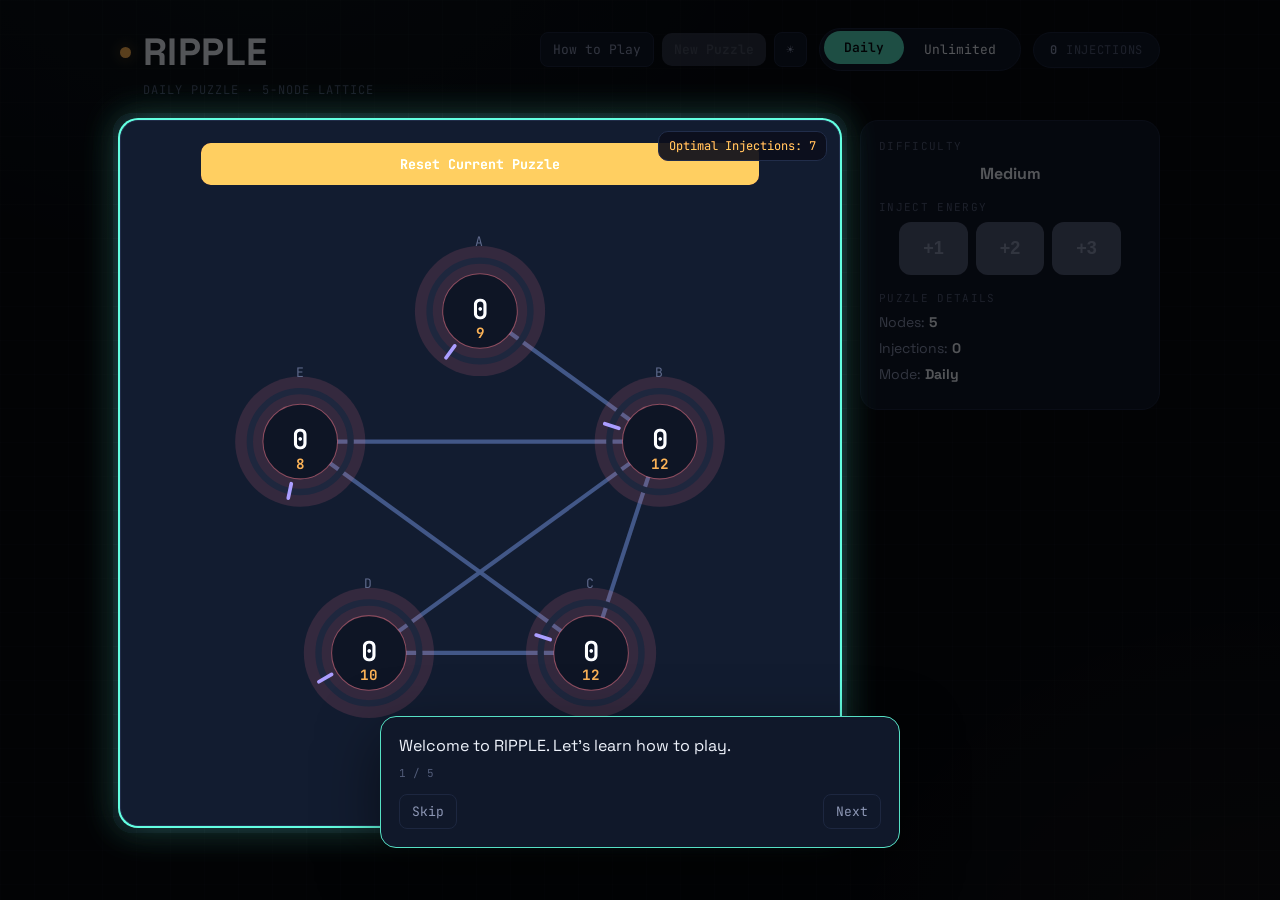
==== commit 4045e50c: "new puzzle" ====
--- a/index.html
+++ b/index.html
@@ -5,6 +5,15 @@
 <meta name="viewport" content="width=device-width, initial-scale=1.0">
 <title>RIPPLE</title>
 <link rel="stylesheet" href="styles.css">
+<!-- Google tag (gtag.js) -->
+<script async src="https://www.googletagmanager.com/gtag/js?id=G-VKK63KSQCD"></script>
+<script>
+  window.dataLayer = window.dataLayer || [];
+  function gtag(){dataLayer.push(arguments);}
+  gtag('js', new Date());
+
+  gtag('config', 'G-VKK63KSQCD');
+</script>
 </head>
 <body>
 
@@ -17,6 +26,7 @@
         <div style="display:flex; gap:12px; align-items:center;">
           <div class="top-controls">
             <button class="top-btn" id="howtoBtn">How to Play</button>
+            <button class="top-btn" id="newPuzzleBtn" disabled>New Puzzle</button>
             <button class="top-btn" id="themeToggle">☀️</button>
           </div>
           <div class="mode-toggle" id="modeToggle">
@@ -31,6 +41,8 @@
         <div id="optimalDisplay">
           Optimal Injections: —
         </div>
+        <button class="reset-btn" id="resetCurrent">Reset Current Puzzle</button>
+
       <svg id="svg" viewBox="0 0 600 600">
         <g id="edges"></g>
         <g id="nodes"></g>
@@ -44,45 +56,21 @@
 
     <div class="panel">
       <div class="card">
-        <p class="section-label">Selected node</p>
-        <div class="selected-readout" id="selreadout">—</div>
-        
-        <p class="section-label" style="margin:16px 0 8px;">Difficulty (New Puzzle)</p>
-        <div class="difficulty-select" id="difficultySelect">
-          <button class="difficulty-btn active" data-diff="easy">
-            <span>Easy</span>
-            <span class="nodes">4 nodes</span>
-          </button>
-          <button class="difficulty-btn" data-diff="medium">
-            <span>Medium</span>
-            <span class="nodes">5-6 nodes</span>
-          </button>
-          <button class="difficulty-btn" data-diff="hard">
-            <span>Hard</span>
-            <span class="nodes">7-9 nodes</span>
-          </button>
+        <p class="section-label">Difficulty</p>
+        <div class="difficulty-display" id="difficultyDisplay">Medium</div>
+      
+        <p class="section-label" style="margin:16px 0 8px;">Inject Energy</p>
+        <div class="energy-buttons">
+          <button class="energy-btn" data-value="1" disabled>+1</button>
+          <button class="energy-btn" data-value="2" disabled>+2</button>
+          <button class="energy-btn" data-value="3" disabled>+3</button>
         </div>
-
-        <div style="display:flex; gap:8px; margin-bottom:12px;">
-            <button class="newpuzzle" id="newpuzzle" style="flex:1">↻ New Puzzle</button>
-            <button class="newpuzzle" id="resetCurrent" style="flex:1">⟳ Reset Current</button>
-        </div>
-
-        <p class="energy-hint">Click a node then press <strong>1</strong>, <strong>2</strong>, or <strong>3</strong> to inject energy</p>
-        
-        <div class="message" id="message">Select a node to begin calibration.</div>
-        
-        <p class="section-label" style="margin-bottom:8px;">Legend</p>
-        <div class="legend">
-          <div><span class="swatch" style="background:var(--cyan);box-shadow:0 0 6px var(--cyan-soft)"></span> matched · exact</div>
-          <div><span class="swatch" style="background:var(--amber);box-shadow:0 0 6px var(--amber-soft)"></span> close · off by 1</div>
-          <div><span class="swatch" style="background:var(--coral);box-shadow:0 0 6px var(--coral-soft)"></span> off-target · off by 2+</div>
-          <div><span class="swatch" style="background:var(--violet);border-radius:2px;"></span> target marker on dial</div>
-        </div>
-        
-        <p class="section-label" style="margin-bottom:8px;">Injection log</p>
-        <div class="log" id="log"><div class="empty">No injections yet</div></div>
-        <div class="counter" id="counter">0 injections</div>
+        <p class="section-label" style="margin:16px 0 8px;">Puzzle Details</p>
+        <ul class="puzzle-details">
+          <li>Nodes: <span id="nodeCount">?</span></li>
+          <li>Injections: <span id="injectionCount">0</span></li>
+          <li>Mode: <span id="currentMode">Daily</span></li>
+        </ul>
       </div>
     </div>
   </div>
@@ -141,6 +129,19 @@
   Got it
 </button>
 </div>
+<div class="new-puzzle-backdrop" id="newPuzzleBackdrop">
+  <div class="new-puzzle-popover" id="newPuzzlePopover">
+    <h3>Create a New Puzzle</h3>
+    <p>Select difficulty:</p>
+    <div class="difficulty-select">
+      <button class="difficulty-btn" data-diff="easy">Easy (4 Nodes)</button>
+      <button class="difficulty-btn" data-diff="medium">Medium (5-6 Nodes)</button>
+      <button class="difficulty-btn" data-diff="hard">Hard (7-9 Nodes)</button>
+    </div>
+    <button class="create-btn" id="createNewPuzzleBtn">Create Puzzle</button>
+    <button class="close-btn" id="closeNewPuzzleBtn">Cancel</button>
+  </div>
+</div>
 <script src="solver.js"></script>
 <script>
   if (typeof window.requestIdleCallback !== "function") {
@@ -173,7 +174,6 @@
 let target = {}, state = {}, maxScale = 1;
 let selected = null;
 let injections = 0;
-let log = [];
 let alreadySolved = false;
 let tutorialActive = false;
 let tutorialStep = 0;
@@ -591,10 +591,6 @@
   const nodeEl = document.querySelector(`.node[data-id="${n}"]`);
   if (nodeEl) nodeEl.classList.add("selected");
 
-  document.getElementById("selreadout").textContent = n;
-  document.getElementById("selreadout").classList.add("armed");
-  setMessage(`Node ${n} selected. Press 1, 2, or 3 to inject energy.`);
-
   updateMobileControlsVisibility();
 }
 
@@ -606,14 +602,8 @@
     g.classList.remove("selected");
   });
 
-  document.getElementById("selreadout").textContent = "—";
-  document.getElementById("selreadout").classList.remove("armed");
-  setMessage("Select a node to begin calibration.");
-
   updateMobileControlsVisibility();
 }
-
-function setMessage(msg){ document.getElementById("message").textContent = msg; }
 
 function flashNode(n){
   const g = svgNodes.querySelector(`[data-id="${n}"]`);
@@ -653,13 +643,6 @@
 
 function logInjection(node, value){
   injections++;
-  log.unshift({node, value});
-  if(log.length > 6) log.pop();
-  const el = document.getElementById("log");
-  el.innerHTML = log.map(item =>
-    `<div><span class="n">${item.node}</span><span>+${item.value} energy</span></div>`
-  ).join("");
-  document.getElementById("counter").textContent = injections + (injections === 1 ? " injection" : " injections");
   document.getElementById("headerInjections").textContent = injections;
 }
 
@@ -676,6 +659,7 @@
   }
   for(const n of reach){
     const d = dist[n];
+    if (contribution(value, d) === 0) continue; // Skip nodes with no value change
     setTimeout(() => {
       state[n] += contribution(value, d);
       updateNodeVisual(n);
@@ -692,12 +676,10 @@
   setTimeout(() => {
     if(solved() && !alreadySolved){
       alreadySolved = true;
-      setMessage("Calibrated — every node matches its target.");
       showCongrats();
-    } else if(!solved()){
-      setMessage(`Injected ${value} energy at node ${node}.`);
     }
   }, maxDist * 230 + 80);
+  updatePuzzleDetails();
 }
 
 // Mode Toggle
@@ -705,6 +687,11 @@
 function updateUILockState(){
   const isDaily = currentMode === "daily";
   
+  const newPuzzleBtn = document.getElementById("newPuzzleBtn");
+  if (newPuzzleBtn) {
+    newPuzzleBtn.disabled = isDaily;
+  }
+
   // Difficulty buttons
   document.querySelectorAll('.difficulty-btn').forEach(b => {
     const isMedium = b.dataset.diff === "medium";
@@ -718,13 +705,6 @@
     }
   });
 
-  // New Puzzle button
-  const newPuzzleBtn = document.getElementById("newpuzzle");
-  if (newPuzzleBtn) {
-    newPuzzleBtn.style.pointerEvents = isDaily ? "none" : "auto";
-    newPuzzleBtn.style.opacity = isDaily ? "0.5" : "1";
-    newPuzzleBtn.textContent = isDaily ? "↻ Daily Puzzle (Locked)" : "↻ New Puzzle";
-  }
 }
 // Save the current game state to localStorage
 function saveGameState() {
@@ -732,7 +712,6 @@
     currentMode,
     currentDifficulty,
     injections,
-    log,
     alreadySolved,
     state,
   };
@@ -793,7 +772,6 @@
  
   state = gameState.state;
   injections = gameState.injections;
-  log = gameState.log;
   alreadySolved = gameState.alreadySolved;
  
   maxScale = Math.max(...Object.values(target), 1) * 1.25 || 10;
@@ -802,22 +780,17 @@
   if (nodeCountEl) nodeCountEl.textContent = LABELS.length;
   const modeText = currentMode === "daily" ? "Daily Puzzle" : "Unlimited Mode";
   document.getElementById("modeTitle").textContent = `${modeText} · ${LABELS.length}-node lattice`;
- 
-  document.getElementById("log").innerHTML = log.length
-    ? log.map(item => `<div><span class="n">${item.node}</span><span>+${item.value} energy</span></div>`).join("")
-    : `<div class="empty">No injections yet</div>`;
-  document.getElementById("counter").textContent = injections + (injections === 1 ? " injection" : " injections");
   document.getElementById("headerInjections").textContent = injections;
  
   requestAnimationFrame(() => {
     buildGraphDOM();
     requestAnimationFrame(() => {
       updateAll();
-      setMessage("Game progress loaded!");
       computeOptimalAsync();
     });
   });
   updateMobileControlsVisibility();
+  updatePuzzleDetails();
 }
 
 // Call saveGameState whenever the game state changes
@@ -834,6 +807,7 @@
     updateUILockState();
 
     animatePuzzleTransition(resetGame);
+    updatePuzzleDetails();
   });
 });
 // Difficulty buttons
@@ -845,13 +819,21 @@
     currentDifficulty = btn.dataset.diff;
   });
 });
-document.getElementById("newpuzzle").addEventListener("click", () => {
-  if (currentMode === "daily") {
-    setMessage("Daily puzzle is fixed. It updates at 3 AM EST.");
-    return;
-  }
-  saveGameState();
-  animatePuzzleTransition(resetGame);
+document.getElementById('newPuzzleBtn').addEventListener('click', () => {
+  if (currentMode === 'daily') return;
+  document.getElementById('newPuzzleBackdrop').classList.add('show');
+});
+
+document.getElementById('closeNewPuzzleBtn').addEventListener('click', () => {
+  document.getElementById('newPuzzleBackdrop').classList.remove('show');
+});
+
+document.getElementById('createNewPuzzleBtn').addEventListener('click', () => {
+  const selectedDiff = document.querySelector('.difficulty-btn.active');
+  if (!selectedDiff) return;
+  currentDifficulty = selectedDiff.dataset.diff;
+  document.getElementById('newPuzzleBackdrop').classList.remove('show');
+  resetGame();
 });
 document.getElementById("resetCurrent")
   .addEventListener("click", () => {
@@ -860,7 +842,6 @@
 document.getElementById("modalNewPuzzle").addEventListener("click", () => {
   hideCongrats();
   if (currentMode === "daily") {
-    setMessage("Daily puzzle completed! Come back tomorrow at 3 AM EST for the next one.");
     return;
   }
   animatePuzzleTransition(resetGame);
@@ -889,7 +870,6 @@
   
   deselectNode();
   injections = 0;
-  log = [];
   alreadySolved = false;
   hideCongrats();
 
@@ -899,18 +879,12 @@
   });
 
   document.getElementById("headerInjections").textContent = "0";
-  document.getElementById("selreadout").textContent = "—";
-  document.getElementById("selreadout").classList.remove("armed");
-  document.getElementById("log").innerHTML = `<div class="empty">No injections yet</div>`;
-  document.getElementById("counter").textContent = "0 injections";
   
-  setMessage(`Puzzle reset — same targets. Select a node to begin again.`);
   updateAll();
   updateMobileControlsVisibility();
+  updatePuzzleDetails();
 }
 function startTutorial() {
-  console.log("START TUTORIAL CALLED");
-
   tutorialActive = true;
   tutorialStep = 0;
 
@@ -967,7 +941,6 @@
   document.querySelectorAll(".tutorial-highlight")
     .forEach(el => el.classList.remove("tutorial-highlight"));
 
-  localStorage.setItem("seenTutorial", "true");
 }
 
 function resetGame(){
@@ -1018,7 +991,6 @@
  
   deselectNode();
   injections = 0;
-  log = [];
   alreadySolved = false;
   hideCongrats();
  
@@ -1026,19 +998,13 @@
   if (nodeCountEl) nodeCountEl.textContent = n;
  
   document.getElementById("headerInjections").textContent = "0";
-  document.getElementById("selreadout").textContent = "—";
-  document.getElementById("selreadout").classList.remove("armed");
-  document.getElementById("log").innerHTML = `<div class="empty">No injections yet</div>`;
-  document.getElementById("counter").textContent = "0 injections";
  
   const modeText = currentMode === "daily" ? "Daily Puzzle" : "Unlimited Mode";
   document.getElementById("modeTitle").textContent =
-    `${modeText} · ${n}-node lattice`;
- 
-  setMessage(`${currentMode.toUpperCase()} • ${currentDifficulty} • ${n} nodes. Select a node to begin.`);
- 
+    `${modeText} · ${n}-node lattice`; 
   updateAll();
   updateMobileControlsVisibility();
+  updatePuzzleDetails();
 }
 
 updateUILockState();
@@ -1087,6 +1053,24 @@
     }
   });
 });
+document.querySelectorAll('.energy-btn').forEach(btn => {
+  btn.addEventListener('click', () => {
+    const value = parseInt(btn.dataset.value, 10);
+    if (selected) inject(selected, value);
+  });
+});
+
+function updateEnergyButtons() {
+  const buttons = document.querySelectorAll('.energy-btn');
+  buttons.forEach(btn => {
+    btn.disabled = !selected;
+  });
+}
+function updatePuzzleDetails() {
+  document.getElementById("nodeCount").textContent = LABELS.length;
+  document.getElementById("injectionCount").textContent = injections;
+  document.getElementById("currentMode").textContent = currentMode === "daily" ? "Daily" : "Unlimited";
+}
 window.addEventListener("DOMContentLoaded", () => {
   const nextBtn = document.getElementById("tutorialNext");
   const skipBtn = document.getElementById("tutorialSkip");
@@ -1110,7 +1094,7 @@
     resetGame();
   }
 
-  setTimeout(startTutorial, 1000);
+  setTimeout(startTutorial, 650);
 });
 </script>
 <div id="tutorialOverlay" class="tutorial-overlay hidden">
--- a/styles.css
+++ b/styles.css
@@ -887,4 +887,145 @@
       0 0 30px rgba(86,224,196,.45);
   
     pointer-events:none;
+  }
+  #newPuzzleBtn {
+    background: var(--amber);
+    color: var(--hi);
+    border: none;
+    border-radius: 10px;
+    font-family: 'JetBrains Mono', monospace;
+    font-weight: 600;
+    cursor: pointer;
+    opacity: 1;
+    pointer-events: auto;
+  }
+  
+  #newPuzzleBtn[disabled] {
+    background: var(--dim);
+    color: var(--mid);
+    cursor: not-allowed;
+    opacity: 0.5;
+  }
+  .new-puzzle-backdrop {
+    position: fixed;
+    inset: 0;
+    background: rgba(0, 0, 0, 0.55);
+    backdrop-filter: blur(4px);
+    opacity: 0;
+    visibility: hidden;
+    transition: opacity 0.25s ease;
+    z-index: 998;
+    pointer-events: none;
+  }
+  
+  .new-puzzle-backdrop.show {
+    opacity: 1;
+    visibility: visible;
+    pointer-events: auto;
+  }
+  
+  .new-puzzle-popover {
+    position: fixed;
+    top: 50%;
+    left: 50%;
+    transform: translate(-50%, -50%);
+    background: var(--panel);
+    border: 1px solid var(--cyan);
+    border-radius: 16px;
+    padding: 24px;
+    max-width: 420px;
+    width: calc(100% - 32px);
+    z-index: 999;
+    box-shadow: 0 20px 60px rgba(0, 0, 0, 0.45);
+  }
+  .reset-btn {
+    margin-top: 12px;
+    width: 80%;
+    padding: 12px;
+    background: var(--amber);
+    color: var(--hi);
+    border: none;
+    border-radius: 10px;
+    font-family: 'JetBrains Mono', monospace;
+    font-weight: 600;
+    cursor: pointer;
+  }
+  .difficulty-display {
+    font-size: 16px;
+    font-weight: bold;
+    color: var(--hi);
+    text-align: center;
+    margin-bottom: 12px;
+  }
+  
+  .energy-buttons {
+    display: flex;
+    gap: 8px;
+    justify-content: center;
+  }
+  
+  .energy-btn {
+    padding: 16px 24px;
+    font-size: 18px;
+    font-weight: bold;
+    background: var(--amber);
+    color: var(--hi);
+    border: none;
+    border-radius: 12px;
+    cursor: pointer;
+    transition: all 0.2s ease;
+  }
+  
+  .energy-btn:disabled {
+    background: var(--dim);
+    color: var(--mid);
+    cursor: not-allowed;
+  }
+  
+  .energy-btn:hover:not(:disabled) {
+    background: var(--cyan);
+    color: #070a11;
+  }
+  .puzzle-details {
+    list-style: none;
+    padding: 0;
+    margin: 0;
+    font-size: 14px;
+    color: var(--mid);
+  }
+  
+  .puzzle-details li {
+    margin-bottom: 8px;
+  }
+  
+  .puzzle-details span {
+    font-weight: bold;
+    color: var(--hi);
+  }
+  .create-btn, .close-btn {
+    width: 100%;
+    padding: 12px;
+    background: var(--cyan);
+    color: #070a11;
+    border: none;
+    border-radius: 10px;
+    font-family: 'JetBrains Mono', monospace;
+    font-weight: 600;
+    cursor: pointer;
+    margin-top: 8px;
+    transition: background 0.2s ease;
+  }
+  
+  .create-btn:hover, .close-btn:hover {
+    background: var(--amber);
+  }
+  
+  .close-btn {
+    background: var(--panel);
+    color: var(--mid);
+    border: 1px solid var(--panel-edge);
+  }
+  
+  .close-btn:hover {
+    background: rgba(240, 240, 240, 0.9);
   }
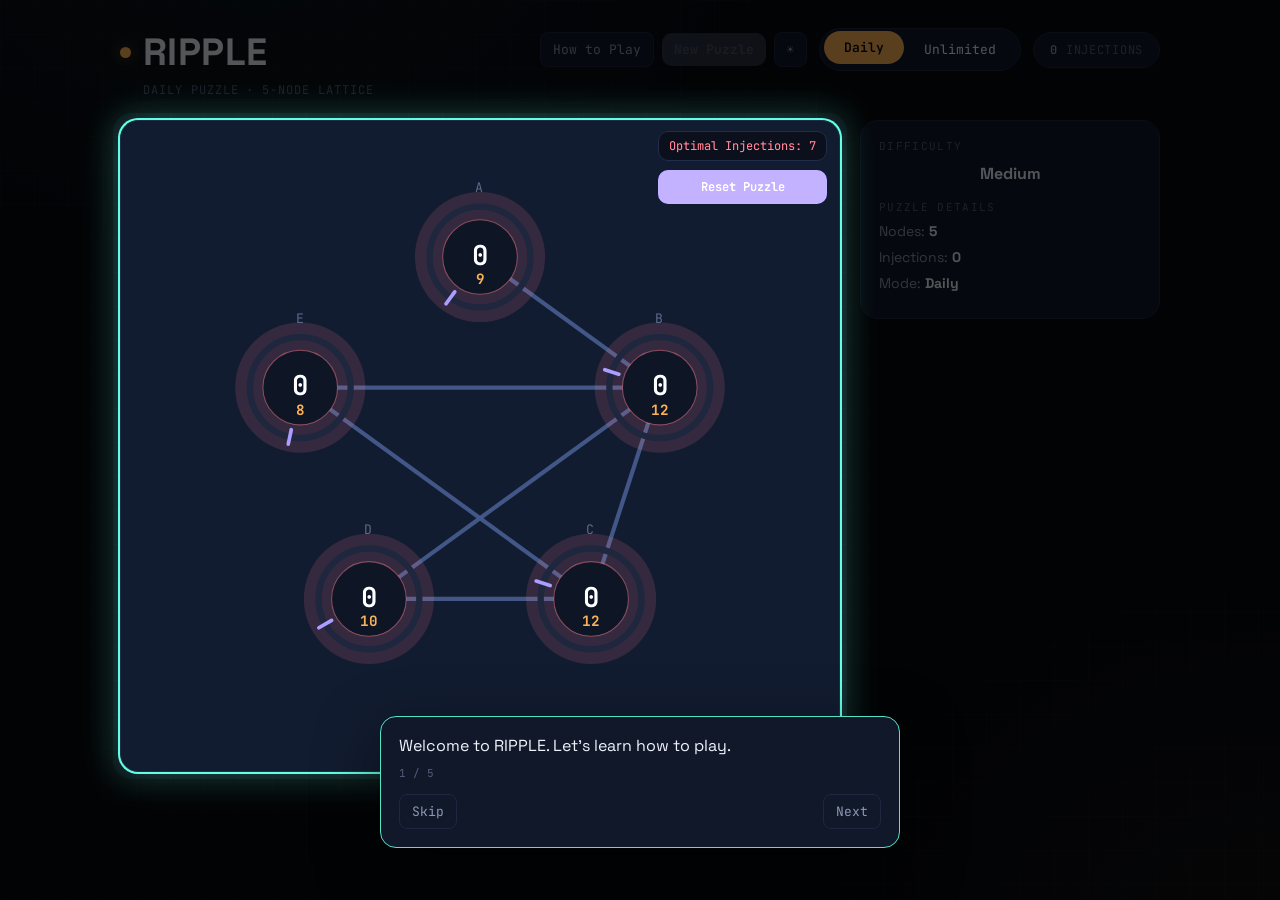
==== commit 256cbad2: "Merge pull request #12 from e-savar/feat/UI_improvements Feat/UI improvements" ====
--- a/index.html
+++ b/index.html
@@ -38,11 +38,13 @@
       </header>
   <div class="layout">
     <div class="card graph-card">
+      <div id="optimalDisplayContainer">
         <div id="optimalDisplay">
           Optimal Injections: —
         </div>
-        <button class="reset-btn" id="resetCurrent">Reset Current Puzzle</button>
-
+        <button class="reset-btn" id="resetCurrent">Reset Puzzle</button>
+      </div>
+        
       <svg id="svg" viewBox="0 0 600 600">
         <g id="edges"></g>
         <g id="nodes"></g>
@@ -58,13 +60,6 @@
       <div class="card">
         <p class="section-label">Difficulty</p>
         <div class="difficulty-display" id="difficultyDisplay">Medium</div>
-      
-        <p class="section-label" style="margin:16px 0 8px;">Inject Energy</p>
-        <div class="energy-buttons">
-          <button class="energy-btn" data-value="1" disabled>+1</button>
-          <button class="energy-btn" data-value="2" disabled>+2</button>
-          <button class="energy-btn" data-value="3" disabled>+3</button>
-        </div>
         <p class="section-label" style="margin:16px 0 8px;">Puzzle Details</p>
         <ul class="puzzle-details">
           <li>Nodes: <span id="nodeCount">?</span></li>
@@ -98,7 +93,7 @@
 </div>
 <div class="howto-backdrop" id="howtoBackdrop"></div>
 <div class="howto-popover" id="howtoPopover">
-    <h3 style="margin:0 0 12px 0; color:var(--cyan);">How to Play RIPPLE</h3>
+    <h3 style="margin:0 0 12px 0; color:var(--amber);">How to Play RIPPLE</h3>
     <p><strong>Goal:</strong> Make every node's energy match its target value.</p>
     <ul style="padding-left:18px; margin:12px 0;">
       <li>Click a node to select it</li>
@@ -118,7 +113,7 @@
     margin-top:12px;
     width:100%;
     padding:10px;
-    background:var(--cyan);
+    background:var(--amber);
     color:#070a11;
     border:none;
     border-radius:8px;
@@ -553,7 +548,7 @@
   modalShareBtn.style.display = currentMode === "daily" ? "block" : "none";
   const modalNewBtn = document.getElementById("modalNewPuzzle");
   if (currentMode === "daily") {
-    modalNewBtn.textContent = "✅ Daily Complete";
+    modalNewBtn.textContent = "Daily Complete";
     modalNewBtn.style.pointerEvents = "none";
     modalNewBtn.style.opacity = "0.6";
   } else {
--- a/styles.css
+++ b/styles.css
@@ -16,6 +16,8 @@
   --coral:#ff7a8a;
   --coral-soft:rgba(255,122,138,0.16);
   --violet:#a99bff;
+  --violet-soft: rgba(169, 155, 255, 0.16);
+  --cyan-border: rgba(86,224,196,0.4);
 }
 
 /* Light mode override */
@@ -114,7 +116,7 @@
     transform .2s ease;
 }
 .mode-btn.active {
-  background: var(--cyan);
+  background: var(--amber);
   color: #070a11;
   font-weight: 600;
   transform:translateY(-2px);
@@ -150,13 +152,13 @@
   position:relative;
   width:100%; max-width:360px;
   background:var(--panel);
-  border:1px solid rgba(86,224,196,0.35);
+  border:1px solid var(--amber-soft);
   border-radius:20px;
   padding:34px 32px 28px;
   text-align:center;
   transform:scale(0.92) translateY(6px);
   transition:transform 0.25s cubic-bezier(.2,.8,.2,1);
-  box-shadow:0 0 70px rgba(86,224,196,0.14);
+  box-shadow:0 0 70px var(--amber-soft);
 }
 .modal-backdrop.show .modal-card{ transform:scale(1) translateY(0); }
 
@@ -172,9 +174,9 @@
 .modal-icon{
   width:52px; height:52px; margin:0 auto 16px;
   border-radius:50%;
-  background:var(--cyan-soft);
-  border:1px solid rgba(86,224,196,0.4);
-  color:var(--cyan);
+  background:var(--amber-soft);
+  border:1px solid var(--amber-soft);
+  color:var(--amber);
   display:flex; align-items:center; justify-content:center;
   font-size:24px;
 }
@@ -202,9 +204,9 @@
   font-size:12px; letter-spacing:0.06em; text-transform:uppercase;
   padding:13px 0;
   border-radius:10px;
-  border:1px solid rgba(86,224,196,0.4);
+  border:1px solid var(--amber-soft);
   background:rgba(86,224,196,0.08);
-  color:var(--cyan);
+  color:var(--amber);
   cursor:pointer;
   transition:background 0.2s;
 }
@@ -374,8 +376,8 @@
 }
 
 .difficulty-btn.active{
-  border-color:var(--cyan);
-  color:var(--cyan);
+  border-color:var(--amber);
+  color:var(--amber);
   background:rgba(86,224,196,0.12);
 }
 
@@ -441,7 +443,7 @@
 .share-btn {
   width: 100%;
   padding: 12px;
-  background: var(--cyan);
+  background: var(--amber);
   color: #070a11;
   border: none;
   border-radius: 10px;
@@ -469,9 +471,9 @@
 }
 
 .top-btn:hover {
-  background: var(--cyan);
+  background: var(--violet);
   color: #070a11;
-  border-color: var(--cyan);
+  border-color: var(--violet);
 }
 
 .howto-popover {
@@ -482,7 +484,7 @@
   transform: translate(-50%, -50%) scale(.8);
 
   background: var(--panel);
-  border: 1px solid var(--cyan);
+  border: 1px solid var(--amber);
   border-radius: 16px;
 
   padding: 24px;
@@ -670,13 +672,13 @@
 
 .mobile-btn:active {
   transform: scale(0.95);
-  background: var(--cyan);
+  background: var(--amber);
   color: #070a11;
-  border-color: var(--cyan);
+  border-color: var(--amber);
 }
 
 .mobile-btn:hover {
-  background: var(--cyan); /* Match hover effect with other buttons */
+  background: var(--violet); /* Match hover effect with other buttons */
   color: #070a11;
 }
 
@@ -740,16 +742,25 @@
   }
 }/* Default (Dark Mode) */
 #optimalDisplay {
-  position: absolute;
-  top: 10px;
-  right: 12px;
   font-family: 'JetBrains Mono', monospace;
-  font-size: 12px;
-  color: var(--amber);
+  font-size: clamp(10px, 1.2vw, 12px);
+  color: var(--coral);
   background: rgba(10, 14, 24, 0.92);
   border: 1px solid var(--panel-edge);
   padding: 6px 10px;
   border-radius: 10px;
+  white-space: nowrap;
+}
+#optimalDisplayContainer {
+  position: absolute;
+  top: 10px;
+  right: 12px;
+}
+@media (max-width: 768px) {
+  #optimalDisplayContainer {
+    top: 6px;
+    right: 8px;
+  }
 }
 
 /* Light Mode Override */
@@ -930,7 +941,7 @@
     left: 50%;
     transform: translate(-50%, -50%);
     background: var(--panel);
-    border: 1px solid var(--cyan);
+    border: 1px solid var(--amber);
     border-radius: 16px;
     padding: 24px;
     max-width: 420px;
@@ -939,16 +950,20 @@
     box-shadow: 0 20px 60px rgba(0, 0, 0, 0.45);
   }
   .reset-btn {
-    margin-top: 12px;
-    width: 80%;
-    padding: 12px;
-    background: var(--amber);
+    margin-top: 9px;
+    width: 100%;
+    padding: 9px;
+    background: var(--violet);
     color: var(--hi);
     border: none;
     border-radius: 10px;
     font-family: 'JetBrains Mono', monospace;
-    font-weight: 600;
+    font-weight: 500;
+    font-size: 12px;
     cursor: pointer;
+  }
+  [data-theme="dark"] .reset-btn {
+    color: var(--hi); /* Use a darker color for the font in light mode */
   }
   .difficulty-display {
     font-size: 16px;
@@ -983,7 +998,7 @@
   }
   
   .energy-btn:hover:not(:disabled) {
-    background: var(--cyan);
+    background: var(--violet);
     color: #070a11;
   }
   .puzzle-details {
@@ -1005,7 +1020,7 @@
   .create-btn, .close-btn {
     width: 100%;
     padding: 12px;
-    background: var(--cyan);
+    background: var(--amber);
     color: #070a11;
     border: none;
     border-radius: 10px;
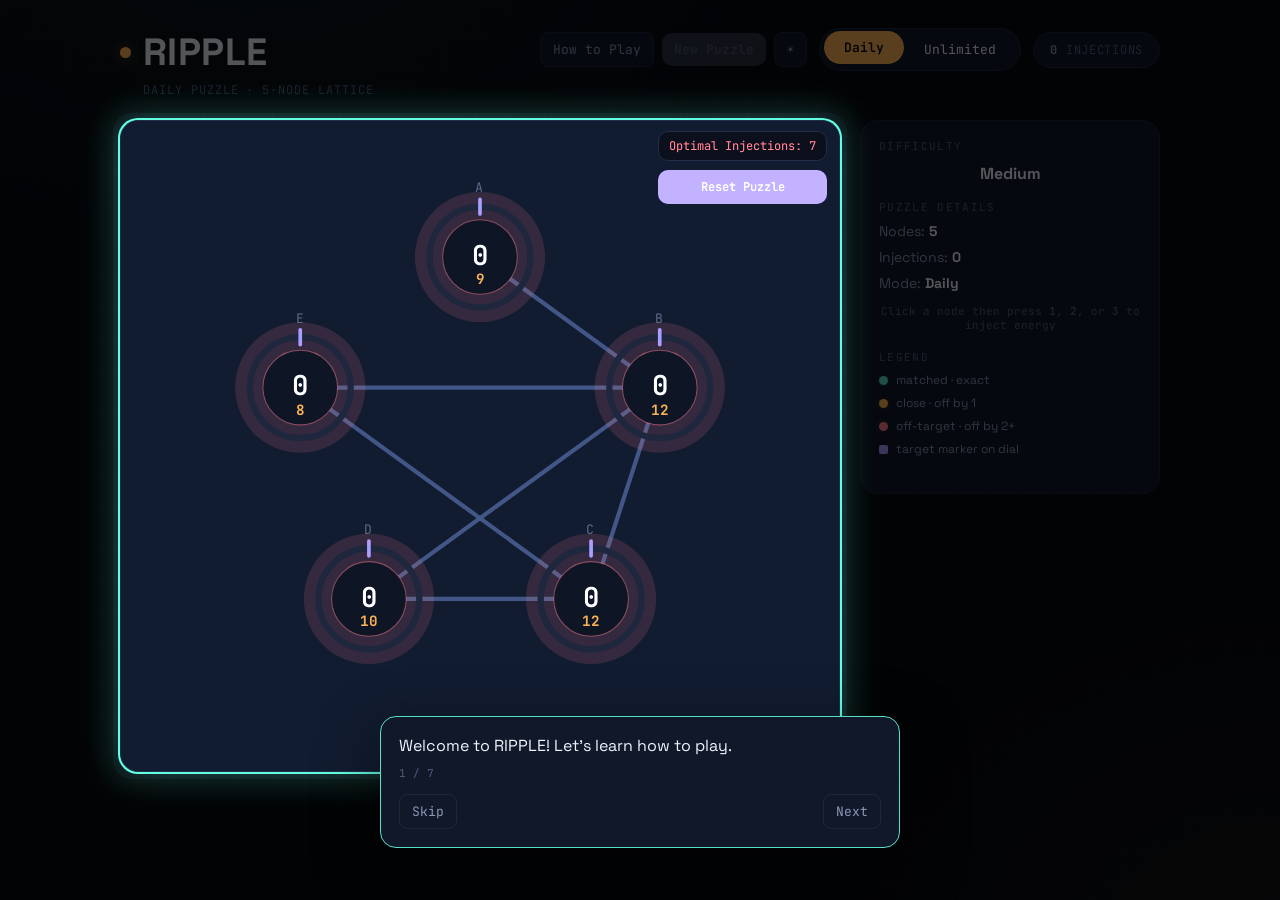
==== commit 73e6367e: "greatness update" ====
--- a/index.html
+++ b/index.html
@@ -66,6 +66,14 @@
           <li>Injections: <span id="injectionCount">0</span></li>
           <li>Mode: <span id="currentMode">Daily</span></li>
         </ul>
+        <p class="energy-hint">Click a node then press <strong>1</strong>, <strong>2</strong>, or <strong>3</strong> to inject energy</p>        
+        <p class="section-label" style="margin-bottom:8px;">Legend</p>
+        <div class="legend">
+          <div><span class="swatch" style="background:var(--cyan);box-shadow:0 0 6px var(--cyan-soft)"></span> matched · exact</div>
+          <div><span class="swatch" style="background:var(--amber);box-shadow:0 0 6px var(--amber-soft)"></span> close · off by 1</div>
+          <div><span class="swatch" style="background:var(--coral);box-shadow:0 0 6px var(--coral-soft)"></span> off-target · off by 2+</div>
+          <div><span class="swatch" style="background:var(--violet);border-radius:2px;"></span> target marker on dial</div>
+        </div>
       </div>
     </div>
   </div>
@@ -93,36 +101,57 @@
 </div>
 <div class="howto-backdrop" id="howtoBackdrop"></div>
 <div class="howto-popover" id="howtoPopover">
-    <h3 style="margin:0 0 12px 0; color:var(--amber);">How to Play RIPPLE</h3>
-    <p><strong>Goal:</strong> Make every node's energy match its target value.</p>
-    <ul style="padding-left:18px; margin:12px 0;">
-      <li>Click a node to select it</li>
-      <li>Press <strong>1</strong>, <strong>2</strong>, or <strong>3</strong> to inject energy</li>
-      <li>Energy ripples outward through connected nodes (stronger when closer)</li>
-      <li>Green = Perfect match</li>
-      <li>Yellow = Off by 1</li>
-      <li>Red = Off by 2+</li>
-    </ul>
-    <p><strong>Daily Mode:</strong> One puzzle per day. Medium difficulty. Updates at 3 AM EST.</p>
-    <button
-  onclick="
-    document.getElementById('howtoPopover').classList.remove('show');
-    document.getElementById('howtoBackdrop').classList.remove('show');
-  "
-  style="
-    margin-top:12px;
-    width:100%;
-    padding:10px;
-    background:var(--amber);
-    color:#070a11;
-    border:none;
-    border-radius:8px;
-    cursor:pointer;
-    font-weight:600;
-  "
->
-  Got it
-</button>
+      <h3 style="margin:0 0 12px 0; color:var(--amber);">How to Play RIPPLE</h3>
+      <p><strong>Goal:</strong> Make every node's energy match its target value.</p>
+      <ul style="padding-left:18px; margin:12px 0;">
+        <li>Click a node to select it.</li>
+        <li>Press <strong>1</strong>, <strong>2</strong>, or <strong>3</strong> to inject energy.</li>
+        <li>Energy ripples outward through connected nodes — the strength decays with distance from the source.</li>
+        <li>That decay means nearer nodes receive more of the injected energy; farther nodes receive less.</li>
+      </ul>
+      <p style="margin-top:6px;">
+        To help understand this, the tutorial can highlight the paths a ripple travels from the source. Highlighted paths show which edges contribute energy to a node — if all contributing paths deliver the right total, the node becomes correct.
+      </p>
+     <p><strong>Daily Mode:</strong> One puzzle per day. Medium difficulty. Updates at 3 AM EST.</p>
+    <div style="display: flex; gap: 12px; margin-top: 12px;">
+      <button
+        onclick="
+          document.getElementById('howtoPopover').classList.remove('show');
+          document.getElementById('howtoBackdrop').classList.remove('show');
+        "
+        style="
+          flex: 1;
+          padding: 10px;
+          background: var(--amber);
+          color: #070a11;
+          border: none;
+          border-radius: 8px;
+          cursor: pointer;
+          font-weight: 600;
+        "
+      >
+        Got it
+      </button>
+      <button
+        onclick="
+          document.getElementById('howtoPopover').classList.remove('show');
+          document.getElementById('howtoBackdrop').classList.remove('show');
+          startTutorial();
+        "
+        style="
+          flex: 1;
+          padding: 10px;
+          background: var(--cyan);
+          color: #070a11;
+          border: none;
+          border-radius: 8px;
+          cursor: pointer;
+          font-weight: 600;
+        "
+      >
+        Play Tutorial
+      </button>
+    </div>
 </div>
 <div class="new-puzzle-backdrop" id="newPuzzleBackdrop">
   <div class="new-puzzle-popover" id="newPuzzlePopover">
@@ -135,6 +164,15 @@
     </div>
     <button class="create-btn" id="createNewPuzzleBtn">Create Puzzle</button>
     <button class="close-btn" id="closeNewPuzzleBtn">Cancel</button>
+  </div>
+</div>
+<div class="exceed-backdrop" id="exceedBackdrop" aria-hidden="true">
+  <div class="exceed-popover" id="exceedPopover" role="dialog" aria-modal="true">
+    <div class="exceed-title">Exceeded energy limit on dial</div>
+    <div class="exceed-actions" style="display:flex; gap:10px; margin-top:12px;">
+      <button class="exceed-btn" id="exceedRetry">↻ Try again</button>
+      <button class="exceed-btn" id="exceedNew">New Puzzle</button>
+    </div>
   </div>
 </div>
 <script src="solver.js"></script>
@@ -177,26 +215,35 @@
 
 const tutorialSteps = [
   {
-    text: "Welcome to RIPPLE. Let's learn how to play.",
+    text: "Welcome to RIPPLE! Let's learn how to play.",
     highlight: null
   },
   {
-    text: "Click a node to select it.",
+    text: "This is the lattice. Each circle is a node. Click a node to select it.",
     highlight: ".node"
   },
   {
-    text: "Press 1, 2, or 3 to inject energy.",
+    text: "Use the buttons below or press 1, 2, or 3 to inject energy into the selected node.",
     highlight: ".mobile-controls"
   },
   {
-    text: "Energy ripples across connected nodes.",
+    text: "Energy ripples outward through connected nodes. Stronger ripples occur closer to the source.",
     highlight: "svg"
   },
   {
-    text: "Match all node values to their targets to win.",
+    text: "Ripple strength decays with distance. The tutorial will highlight the paths the ripple takes — edges that contribute energy to a node.",
+    highlightPath: { value: 2 } // value = how far to visualize (1..3)
+  },
+  {
+    text: "Match all node values to their targets to win. Green = Perfect match, Yellow = Off by 1, Red = Off by 2+.",
     highlight: "#optimalDisplay"
+  },
+  {
+    text: "Great job! You're ready to play. Good luck!",
+    highlight: null
   }
 ];
+
 
 function updateMobileControlsVisibility() {
   const el = document.getElementById("mobileControls");
@@ -226,7 +273,68 @@
   }
   return hash >>> 0;
 }
-
+// remove tutorial path highlights
+function clearTutorialHighlights(){
+  document.querySelectorAll(".edge.tutorial-path").forEach(el => el.classList.remove("tutorial-path"));
+  document.querySelectorAll(".node.tutorial-path-node").forEach(el => el.classList.remove("tutorial-path-node"));
+  document.querySelectorAll(".tutorial-highlight").forEach(el => el.classList.remove("tutorial-highlight"));
+}
+function highlightPathsFrom(source, maxDist = 2){
+  clearTutorialHighlights();
+  if(!source || !LABELS.includes(source)) return;
+  const { dist, parent } = bfsParent(source);
+  // highlight source node
+  const srcEl = svgNodes.querySelector(`[data-id="${source}"]`);
+  if(srcEl) srcEl.classList.add("tutorial-highlight");
+  // for each node within distance, highlight the chain of edges back to source
+  LABELS.forEach(n => {
+    if(dist[n] === null || dist[n] === 0 || dist[n] > maxDist) return;
+    let cur = n;
+    while(parent[cur] !== null){
+      const a = parent[cur];
+      const key = [a, cur].sort().join("-");
+      const line = svgEdges.querySelector(`[data-key="${key}"]`);
+      if(line) line.classList.add("tutorial-path");
+      // optionally highlight node
+      const nodeEl = svgNodes.querySelector(`[data-id="${cur}"]`);
+      if(nodeEl) nodeEl.classList.add("tutorial-path-node");
+      if(a === source) break;
+      cur = a;
+    }
+  });
+}
+let exceedShown = false;
+function showExceedPopup(){
+  exceedShown = true;
+  const backdrop = document.getElementById("exceedBackdrop");
+  const newBtn = document.getElementById("exceedNew");
+  // Hide / disable "New Puzzle" option on daily mode
+  if(newBtn){
+    if(currentMode === "daily"){
+      newBtn.style.display = "none";
+      newBtn.setAttribute("aria-hidden", "true");
+    } else {
+      newBtn.style.display = "";
+      newBtn.removeAttribute("aria-hidden");
+    }
+  }
+  if (backdrop) backdrop.classList.add("show");
+}
+function hideExceedPopup(){
+  exceedShown = false;
+  const backdrop = document.getElementById("exceedBackdrop");
+  if (backdrop) backdrop.classList.remove("show");
+}
+
+document.getElementById("exceedRetry")?.addEventListener("click", () => {
+  hideExceedPopup();
+  animatePuzzleTransition(resetCurrentPuzzle);
+});
+document.getElementById("exceedNew")?.addEventListener("click", () => {
+  hideExceedPopup();
+  if (currentMode === "daily") return;
+  animatePuzzleTransition(resetGame);
+});
 // Returns a fresh seeded RNG tied to "today" (3 AM EST rollover).
 function getDailyRandom() {
   return seededRandom(getDailySeed(getTodayStr()));
@@ -524,12 +632,19 @@
   const fraction = Math.max(0, Math.min(1, state[n] / maxScale));
   g.querySelector(".arc").setAttribute("stroke-dashoffset", CIRC - fraction*CIRC);
 
-  const tFraction = Math.max(0, Math.min(1, target[n] / maxScale));
-  const p1 = angleToPoint(tFraction, R_OUTER-7);
-  const p2 = angleToPoint(tFraction, R_OUTER+7);
+
   const tick = g.querySelector(".tick");
-  tick.setAttribute("x1", p1.x); tick.setAttribute("y1", p1.y);
-  tick.setAttribute("x2", p2.x); tick.setAttribute("y2", p2.y);
+  const tickFixed = 0;
+  const tp1 = angleToPoint(tickFixed, R_OUTER-7);
+  const tp2 = angleToPoint(tickFixed, R_OUTER+7);
+  tick.setAttribute("x1", tp1.x); tick.setAttribute("y1", tp1.y);
+  tick.setAttribute("x2", tp2.x); tick.setAttribute("y2", tp2.y);
+
+  // rotating pointer shows the target position (dial moves). use stable scale reference
+  const FIXED_DIAL_MAX = Math.max(6, Math.ceil(maxScale)); // sensible upper bound
+  const ptrFraction = Math.max(0, Math.min(1, target[n] / FIXED_DIAL_MAX));
+  const pp1 = angleToPoint(ptrFraction, R_OUTER-7);
+  const pp2 = angleToPoint(ptrFraction, R_OUTER+7);
 
   g.querySelector(".value").textContent = state[n];
   g.querySelector(".target").textContent = target[n];
@@ -660,6 +775,9 @@
       updateNodeVisual(n);
       flashNode(n);
       if(d > 0) flashEdge(parent[n], n);
+      if(!exceedShown && state[n] > target[n]) {
+        showExceedPopup();
+      }
     }, d * 230);
     if(d > 0){
       setTimeout(() => spawnPulseDot(parent[n], n, 230), (d-1) * 230);
@@ -883,6 +1001,9 @@
   tutorialActive = true;
   tutorialStep = 0;
 
+  currentDifficulty = "easy";
+  resetGame();
+
   const overlay = document.getElementById("tutorialOverlay");
 
   overlay.classList.remove("hidden");
@@ -901,14 +1022,18 @@
   document.getElementById("tutorialProgress").textContent =
     `${tutorialStep + 1} / ${tutorialSteps.length}`;
 
-  document.querySelectorAll(".tutorial-highlight")
-    .forEach(el => el.classList.remove("tutorial-highlight"));
+  document.querySelectorAll(".tutorial-highlight").forEach(el => el.classList.remove("tutorial-highlight"));
+  clearTutorialHighlights();
 
   if (step.highlight) {
     const el = document.querySelector(step.highlight);
     if (el) el.classList.add("tutorial-highlight");
   }
-
+  if (step.highlightPath) {
+    // prefer currently selected node; fallback to first LABEL
+    const source = selected || (LABELS.length ? LABELS[0] : null);
+    if (source) highlightPathsFrom(source, step.highlightPath.value || 2);
+  }
   document.getElementById("tutorialNext").textContent =
     tutorialStep === tutorialSteps.length - 1 ? "Finish" : "Next";
 }
@@ -1061,10 +1186,24 @@
     btn.disabled = !selected;
   });
 }
-function updatePuzzleDetails() {
-  document.getElementById("nodeCount").textContent = LABELS.length;
-  document.getElementById("injectionCount").textContent = injections;
-  document.getElementById("currentMode").textContent = currentMode === "daily" ? "Daily" : "Unlimited";
+function updatePuzzleDetails(){
+  const nodeCountEl = document.getElementById("nodeCount");
+  const injCountEl = document.getElementById("injectionCount");
+  const modeEl = document.getElementById("currentMode");
+  const diffEl = document.getElementById("difficultyDisplay");
+
+  if(nodeCountEl) nodeCountEl.textContent = Array.isArray(LABELS) ? LABELS.length : "?";
+  if(injCountEl) injCountEl.textContent = injections ?? 0;
+  if(modeEl) modeEl.textContent = currentMode === "daily" ? "Daily" : "Unlimited";
+  if(diffEl) diffEl.textContent = (currentDifficulty || "medium").replace(/^\w/, c => c.toUpperCase());
+
+  // also ensure top "New Puzzle" button reflects daily/unlimited
+  const newBtn = document.getElementById("newPuzzleBtn");
+  if(newBtn){
+    newBtn.disabled = currentMode === "daily";
+    newBtn.style.opacity = currentMode === "daily" ? "0.5" : "1";
+    newBtn.style.pointerEvents = currentMode === "daily" ? "none" : "auto";
+  }
 }
 window.addEventListener("DOMContentLoaded", () => {
   const nextBtn = document.getElementById("tutorialNext");
--- a/styles.css
+++ b/styles.css
@@ -315,6 +315,18 @@
   0%{ opacity:0.55; transform:scale(0.6); }
   100%{ opacity:0; transform:scale(1.9); }
 }
+edge.tutorial-path {
+  stroke: var(--cyan);
+  stroke-width: 4px;
+  filter: drop-shadow(0 6px 18px rgba(86,224,196,0.12));
+  transition: stroke 180ms ease, stroke-width 180ms ease;
+}
+
+/* subtle node emphasis for nodes on the path */
+.node.tutorial-path-node .core {
+  fill: var(--cyan-soft);
+  transition: fill 180ms ease;
+}
 
 .pulse-dot{
   fill:var(--amber);
@@ -509,7 +521,20 @@
   pointer-events:auto;
   transform:translate(-50%,-50%) scale(1);
 }
-
+.howto-popover button {
+  font-family: 'JetBrains Mono', monospace;
+  font-size: 13px;
+  font-weight: 600;
+  padding: 10px;
+  border-radius: 8px;
+  cursor: pointer;
+  transition: background 0.2s ease;
+}
+
+.howto-popover button:hover {
+  background: var(--violet);
+  color: #070a11;
+}
 @keyframes popupAppear{
   from{
     opacity:0;
@@ -1043,4 +1068,58 @@
   
   .close-btn:hover {
     background: rgba(240, 240, 240, 0.9);
-  }+  }
+  .target-pointer {
+    stroke: var(--violet);
+    stroke-width: 3;
+    stroke-linecap: round;
+    transition: stroke 160ms ease, stroke-width 160ms ease;
+    pointer-events: none;
+    filter: drop-shadow(0 6px 14px rgba(0,0,0,0.18));
+  }
+  
+  /* Exceed popup backdrop/popover */
+  .exceed-backdrop {
+    position: fixed;
+    inset: 0;
+    display: grid;
+    place-items: center;
+    background: rgba(0,0,0,0.45);
+    opacity: 0;
+    visibility: hidden;
+    transition: opacity .18s ease;
+    z-index: 1200;
+    pointer-events: none;
+  }
+  .exceed-backdrop.show {
+    opacity: 1;
+    visibility: visible;
+    pointer-events: auto;
+  }
+  .exceed-popover {
+    background: var(--panel);
+    border: 2px solid var(--coral);
+    border-radius: 12px;
+    padding: 14px;
+    min-width: 260px;
+    text-align: center;
+    box-shadow: 0 18px 48px var(--coral-soft);
+  }
+  .exceed-title {
+    font-family: 'JetBrains Mono', monospace;
+    font-weight: 700;
+    color: var(--coral);
+  }
+  .exceed-btn {
+    flex: 1;
+    padding: 8px 12px;
+    background: var(--amber);
+    color: #070a11;
+    border: none;
+    border-radius: 8px;
+    font-weight: 700;
+    cursor: pointer;
+    transition: transform .12s ease, box-shadow .12s ease;
+  }
+  .exceed-btn:hover { transform: translateY(-3px); box-shadow: 0 8px 24px rgba(0,0,0,0.12); }
+  .exceed-popover .exceed-btn + .exceed-btn { background: var(--cyan); }
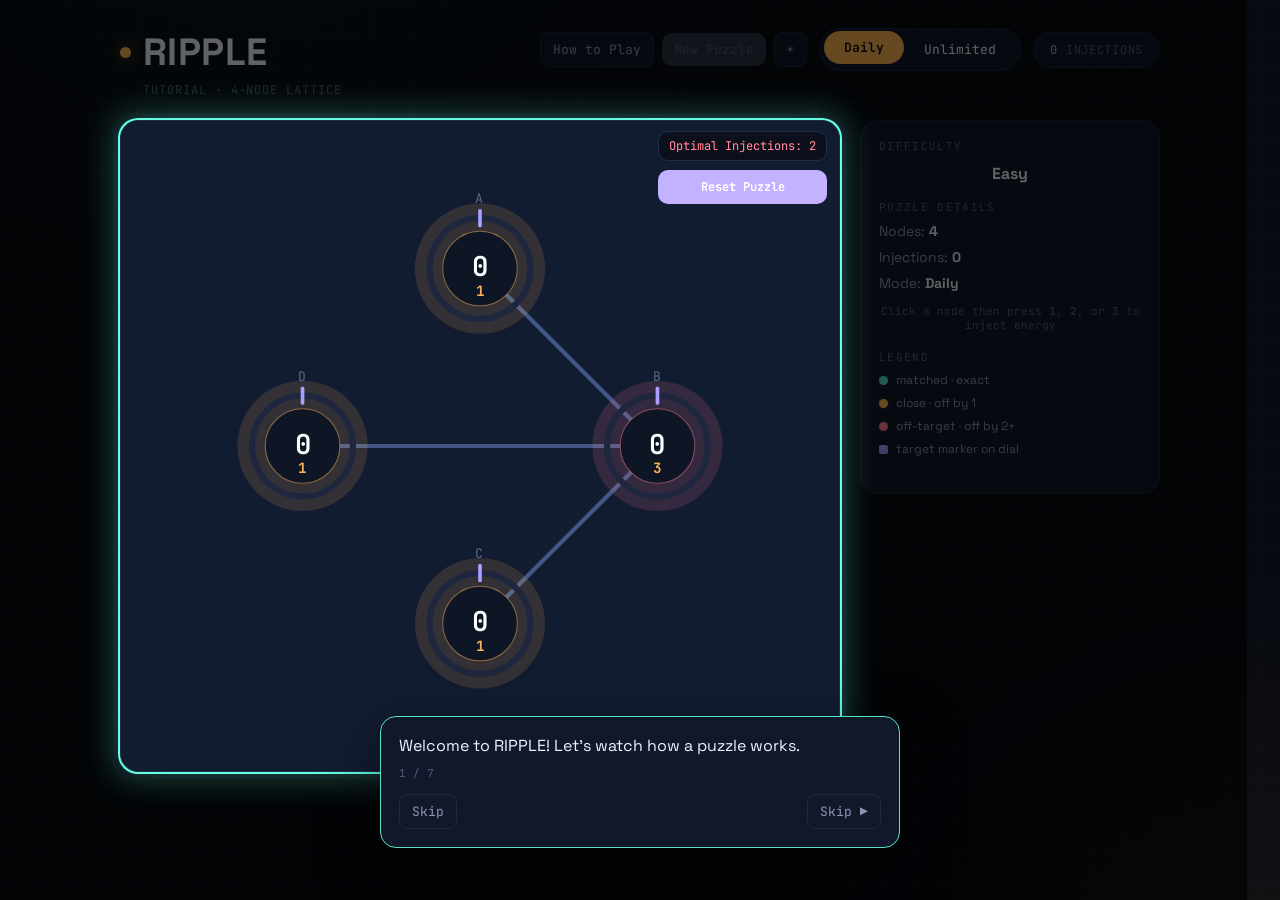
==== commit 0d760b8d: "updated tutorial" ====
--- a/index.html
+++ b/index.html
@@ -97,6 +97,17 @@
     </div>
     <button class="share-btn" id="modalShareBtn" style="display:none; width:100%; margin-bottom:10px;">Share Today's Result</button>
     <button class="modal-newpuzzle" id="modalNewPuzzle">↻ New puzzle</button>
+  </div>
+</div>
+<div class="tutorial-congrats-backdrop" id="tutorialCongratsBackdrop" aria-hidden="true">
+  <div class="modal-card tutorial-congrats-card">
+    <button class="modal-close" id="tutorialCongratsClose" aria-label="Close">×</button>
+    <div class="modal-icon">🎉</div>
+    <h2>Tutorial Complete</h2>
+    <p class="modal-sub">You matched every node in the tutorial puzzle.</p>
+    <div style="display:flex; gap:10px; margin-top:12px;">
+      <button id="letsPlayBtn" class="modal-newpuzzle" style="flex:1">Let's Play!</button>
+    </div>
   </div>
 </div>
 <div class="howto-backdrop" id="howtoBackdrop"></div>
@@ -213,48 +224,86 @@
 let currentDifficulty = "medium";
 let currentMode = "daily";
 
+let tutorialTimer = null;
+
+function clearTutorialTimer(){
+  if (tutorialTimer) { clearTimeout(tutorialTimer); tutorialTimer = null; }
+}
+
+function setGraphInteractive(enabled){
+  svgRoot.style.pointerEvents = enabled ? "" : "none";
+}
+
+function tutorialSelectNode(node){
+  selected = node;
+  document.querySelectorAll(".node").forEach(g => g.classList.remove("selected"));
+  const el = document.querySelector(`.node[data-id="${node}"]`);
+  if (el) el.classList.add("selected");
+}
+
+// Same visuals as a real injection (flash/pulse/edge), but scripted.
+// Returns total animation time in ms so the caller knows how long to wait.
+function tutorialAnimateInjection(node, value){
+  const { dist, parent } = bfsParent(node);
+  const reach = LABELS.filter(n => dist[n] !== null && dist[n] <= value);
+  let maxDist = 0;
+  for(const n of reach){
+    const d = dist[n];
+    const add = contribution(value, d);
+    if (add === 0) continue;
+    maxDist = Math.max(maxDist, d);
+    setTimeout(() => {
+      state[n] += add;
+      updateNodeVisual(n);
+      flashNode(n);
+      if (d > 0) flashEdge(parent[n], n);
+    }, d * 230);
+    if (d > 0) setTimeout(() => spawnPulseDot(parent[n], n, 230), (d - 1) * 230);
+  }
+  updatePuzzleDetails();
+  return maxDist * 230 + 300;
+}
+
 const tutorialSteps = [
   {
-    text: "Welcome to RIPPLE! Let's learn how to play.",
-    highlight: null
+    text: "Welcome to RIPPLE! Let's watch how a puzzle works.",
+    highlight: null,
+    duration: 2400
   },
   {
-    text: "This is the lattice. Each circle is a node. Click a node to select it.",
-    highlight: ".node"
+    text: "This is the lattice. Each circle is a node, connected to its neighbors by edges.",
+    highlight: "svg",
+    duration: 2600
   },
   {
-    text: "Use the buttons below or press 1, 2, or 3 to inject energy into the selected node.",
-    highlight: ".mobile-controls"
+    text: "Watch — we select node B.",
+    action: () => { tutorialSelectNode("B"); return 1300; }
   },
   {
-    text: "Energy ripples outward through connected nodes. Stronger ripples occur closer to the source.",
-    highlight: "svg"
+    text: "Now we inject 2 units of energy into B. Watch it ripple outward to its neighbors.",
+    action: () => tutorialAnimateInjection("B", 2) + 700
   },
   {
-    text: "Ripple strength decays with distance. The tutorial will highlight the paths the ripple takes — edges that contribute energy to a node.",
-    highlightPath: { value: 2 } // value = how far to visualize (1..3)
+    text: "B kept the full 2 — but A, C, and D, one step away, only received 1. Energy loses 1 unit of strength for every step it travels.",
+    action: () => { highlightPathsFrom("B", 1); return 3600; }
   },
   {
-    text: "Match all node values to their targets to win. Green = Perfect match, Yellow = Off by 1, Red = Off by 2+.",
-    highlight: "#optimalDisplay"
+    text: "One more unit into B brings it to its target of 3 — and since A, C, and D are a full step away, an injection this small is too weak to reach them at all.",
+    action: () => tutorialAnimateInjection("B", 1) + 900
   },
   {
-    text: "Great job! You're ready to play. Good luck!",
-    highlight: null
+    text: "Every node now matches its target — fully calibrated! Your goal: match every value using as few injections as possible.",
+    highlight: "#optimalDisplay",
+    duration: 3000
   }
 ];
-
 
 function updateMobileControlsVisibility() {
   const el = document.getElementById("mobileControls");
   if (!el) return;
-
-  const shouldShow = selected && window.innerWidth <= 768;
-  if (shouldShow && !el.classList.contains("show")) {
-    el.classList.add("show");
-  } else if (!shouldShow && el.classList.contains("show")) {
-    el.classList.remove("show");
-  }
+  const shouldShow = !tutorialActive && selected && window.innerWidth <= 768;
+  if (shouldShow && !el.classList.contains("show")) el.classList.add("show");
+  else if (!shouldShow && el.classList.contains("show")) el.classList.remove("show");
 }
 // Seeded random for Daily consistency
 function seededRandom(seed) {
@@ -339,7 +388,25 @@
 function getDailyRandom() {
   return seededRandom(getDailySeed(getTodayStr()));
 }
-
+function showTutorialCongrats(){
+  const back = document.getElementById("tutorialCongratsBackdrop");
+  if (!back) return;
+  back.classList.add("show");
+}
+function hideTutorialCongrats(){
+  const back = document.getElementById("tutorialCongratsBackdrop");
+  if (!back) return;
+  back.classList.remove("show");
+}
+
+document.getElementById("tutorialCongratsClose")?.addEventListener("click", () => {
+  hideTutorialCongrats();
+  animatePuzzleTransition(resetGame);
+});
+document.getElementById("letsPlayBtn")?.addEventListener("click", () => {
+  hideTutorialCongrats();
+  animatePuzzleTransition(resetGame);
+});
 function shuffle(arr, rand = Math.random) {
   for (let i = arr.length - 1; i > 0; i--) {
     const j = Math.floor(rand() * (i + 1));
@@ -523,6 +590,36 @@
   });
 }
 
+function generateTutorialPuzzle() {
+  // small 4-node tutorial topology (A-B-C, B-D)
+  LABELS = ["A","B","C","D"];
+  EDGES = { A: ["B"], B: ["A","C","D"], C: ["B"], D: ["B"] };
+  POS = computeLayout(LABELS);
+
+  // deterministic easy targets: central B higher so player's injection effect is obvious
+  target = { A: 1, B: 3, C: 1, D: 1 };
+
+  // runtime state starts at zero
+  state = {};
+  LABELS.forEach(l => state[l] = 0);
+
+  maxScale = Math.max(...Object.values(target), 1) * 1.25 || 6;
+
+  buildGraphDOM();
+  // give visuals a frame to settle
+  requestAnimationFrame(() => {
+    updateAll();
+    computeOptimalAsync();
+    updatePuzzleDetails();
+  });
+
+  // ensure UI reflects tutorial context
+  const modeText = "Tutorial";
+  const nodeCountEl = document.getElementById("nodecount");
+  if (nodeCountEl) nodeCountEl.textContent = LABELS.length;
+  document.getElementById("modeTitle").textContent = `${modeText} · ${LABELS.length}-node lattice`;
+}
+
 function errorOf(n){ return Math.abs(state[n] - target[n]); }
 function statusOf(n){
   const e = errorOf(n);
@@ -538,7 +635,7 @@
 const svgRoot = document.getElementById("svg");
 
 function buildGraphDOM(){
-    const svgEdges = document.getElementById("edges");
+  const svgEdges = document.getElementById("edges");
   const svgNodes = document.getElementById("nodes");
 
   // HARD RESET: prevent any intermediate rendering of old nodes
@@ -589,7 +686,10 @@
       <text class="label" y="${-R_OUTER-14}" style="font-size:${Math.max(10,12*scale)}px">${l}</text>
       <text class="value" y="${7*scale}" style="font-size:${Math.max(14,25*scale)}px">0</text>
     <text class="target" y="${25*scale}" style="font-size:${Math.max(11,13*scale)}px; font-weight:700">0</text>    `;
-    g.addEventListener("click", () => selectNode(l));
+    g.addEventListener("click", () => {
+      if (tutorialActive) return;
+      selectNode(l);
+    });
     svgNodes.appendChild(g);
   }
   document.querySelectorAll(".node").forEach((node, i) => {
@@ -622,6 +722,7 @@
   const ang = fraction * Math.PI * 2 - Math.PI/2;
   return { x: radius*Math.cos(ang), y: radius*Math.sin(ang) };
 }
+
 
 function updateNodeVisual(n){
   const g = svgNodes.querySelector(`[data-id="${n}"]`);
@@ -657,6 +758,7 @@
 }
 
 function showCongrats(){
+  if (tutorialActive) { showTutorialCongrats(); return; }
   document.getElementById("statInjections").textContent = injections;
   document.getElementById("statNodes").textContent = LABELS.length;
   const modalShareBtn = document.getElementById("modalShareBtn");
@@ -684,23 +786,11 @@
   return today.toISOString().slice(0,10);
 }
 function selectNode(n) {
-  if (tutorialActive && tutorialStep === 1) {
-    setTimeout(() => {
-      tutorialStep++;
-      renderTutorial();
-    }, 300);
-  }
+  if (tutorialActive) return;
   selected = n;
-
-  // Clear all selections first
-  document.querySelectorAll(".node").forEach(g => {
-    g.classList.remove("selected");
-  });
-
-  // Add to the new one
+  document.querySelectorAll(".node").forEach(g => g.classList.remove("selected"));
   const nodeEl = document.querySelector(`.node[data-id="${n}"]`);
   if (nodeEl) nodeEl.classList.add("selected");
-
   updateMobileControlsVisibility();
 }
 
@@ -757,31 +847,22 @@
 }
 
 function inject(node, value){
+  if (tutorialActive) return;
   const {dist, parent} = bfsParent(node);
   const reach = LABELS.filter(n => dist[n] !== null && dist[n] <= value);
   const maxDist = Math.max(...reach.map(n => dist[n] || 0));
 
-  if (tutorialActive && tutorialStep === 2) {
-    setTimeout(() => {
-      tutorialStep++;
-      renderTutorial();
-    }, 500);
-  }
   for(const n of reach){
     const d = dist[n];
-    if (contribution(value, d) === 0) continue; // Skip nodes with no value change
+    if (contribution(value, d) === 0) continue;
     setTimeout(() => {
       state[n] += contribution(value, d);
       updateNodeVisual(n);
       flashNode(n);
       if(d > 0) flashEdge(parent[n], n);
-      if(!exceedShown && state[n] > target[n]) {
-        showExceedPopup();
-      }
+      if(!exceedShown && state[n] > target[n]) showExceedPopup();
     }, d * 230);
-    if(d > 0){
-      setTimeout(() => spawnPulseDot(parent[n], n, 230), (d-1) * 230);
-    }
+    if(d > 0) setTimeout(() => spawnPulseDot(parent[n], n, 230), (d-1) * 230);
   }
 
   logInjection(node, value);
@@ -794,6 +875,7 @@
   }, maxDist * 230 + 80);
   updatePuzzleDetails();
 }
+
 
 // Mode Toggle
 // ==================== MODE & DIFFICULTY HANDLING ====================
@@ -907,8 +989,8 @@
 }
 
 // Call saveGameState whenever the game state changes
-document.addEventListener("keydown", saveGameState);
-document.getElementById("resetCurrent").addEventListener("click", saveGameState);
+document.addEventListener("keydown", (e) => { if (!tutorialActive) saveGameState(); });
+document.getElementById("resetCurrent").addEventListener("click", () => { if (!tutorialActive) saveGameState(); });
 
 // Mode Toggle
 document.querySelectorAll('.mode-btn').forEach(btn => {
@@ -970,6 +1052,7 @@
 });
 
 document.addEventListener("keydown", (e) => {
+  if (tutorialActive) return;
   if(e.key.toLowerCase() === "r") animatePuzzleTransition(resetGame);
   if(e.key === "Escape") hideCongrats();
   if(["1","2","3"].includes(e.key) && selected) inject(selected, parseInt(e.key));
@@ -1002,66 +1085,73 @@
   tutorialStep = 0;
 
   currentDifficulty = "easy";
-  resetGame();
+  generateTutorialPuzzle();
 
   const overlay = document.getElementById("tutorialOverlay");
-
-  overlay.classList.remove("hidden");
-
-  document
-    .querySelector(".graph-card")
-    .classList.add("tutorial-focus");
-
-  renderTutorial();
-}
-
-function renderTutorial() {
+  if (overlay) overlay.classList.remove("hidden");
+
+  document.querySelector(".graph-card").classList.add("tutorial-focus");
+
+  setGraphInteractive(false);
+  deselectNode();
+  updateMobileControlsVisibility();
+
+  runTutorialStep();
+}
+
+function runTutorialStep() {
+  if (!tutorialActive) return;
   const step = tutorialSteps[tutorialStep];
 
   document.getElementById("tutorialText").textContent = step.text;
   document.getElementById("tutorialProgress").textContent =
     `${tutorialStep + 1} / ${tutorialSteps.length}`;
 
-  document.querySelectorAll(".tutorial-highlight").forEach(el => el.classList.remove("tutorial-highlight"));
   clearTutorialHighlights();
 
   if (step.highlight) {
     const el = document.querySelector(step.highlight);
     if (el) el.classList.add("tutorial-highlight");
   }
-  if (step.highlightPath) {
-    // prefer currently selected node; fallback to first LABEL
-    const source = selected || (LABELS.length ? LABELS[0] : null);
-    if (source) highlightPathsFrom(source, step.highlightPath.value || 2);
-  }
+
+  let waitMs = step.duration || 2600;
+  if (typeof step.action === "function") {
+    const result = step.action();
+    if (typeof result === "number") waitMs = result;
+  }
+
   document.getElementById("tutorialNext").textContent =
-    tutorialStep === tutorialSteps.length - 1 ? "Finish" : "Next";
+    tutorialStep === tutorialSteps.length - 1 ? "Finish" : "Skip ▶";
+
 }
 
 function nextTutorial() {
+  clearTutorialTimer();
   if (tutorialStep < tutorialSteps.length - 1) {
     tutorialStep++;
-    renderTutorial();
+    runTutorialStep();
   } else {
     endTutorial();
+    showTutorialCongrats();
   }
 }
 
 function endTutorial() {
+  clearTutorialTimer();
   tutorialActive = false;
-
-  document
-    .getElementById("tutorialOverlay")
-    .classList.add("hidden");
-
-  document
-    .querySelector(".graph-card")
-    .classList.remove("tutorial-focus");
-
-  document.querySelectorAll(".tutorial-highlight")
-    .forEach(el => el.classList.remove("tutorial-highlight"));
-
-}
+  localStorage.setItem("tutorialSeen", "1");
+
+  document.getElementById("tutorialOverlay").classList.add("hidden");
+  document.querySelector(".graph-card").classList.remove("tutorial-focus");
+
+  setGraphInteractive(true);
+
+  document.querySelectorAll(".node").forEach(n => {
+    n.classList.remove("tutorial-disabled", "tutorial-focused", "exceed-shake");
+  });
+  clearTutorialHighlights();
+}
+
 
 function resetGame(){
   if (tutorialActive) return;
@@ -1167,14 +1257,14 @@
 });
 document.querySelectorAll(".mobile-btn").forEach(btn => {
   btn.addEventListener("click", () => {
+    if (tutorialActive) return;
     const value = parseInt(btn.dataset.value, 10);
-    if (selected) {
-      inject(selected, value);
-    }
+    if (selected) inject(selected, value);
   });
 });
 document.querySelectorAll('.energy-btn').forEach(btn => {
   btn.addEventListener('click', () => {
+    if (tutorialActive) return;
     const value = parseInt(btn.dataset.value, 10);
     if (selected) inject(selected, value);
   });
@@ -1210,25 +1300,17 @@
   const skipBtn = document.getElementById("tutorialSkip");
 
   if (nextBtn) nextBtn.addEventListener("click", nextTutorial);
-  if (skipBtn) skipBtn.addEventListener("click", endTutorial);
+  if (skipBtn) skipBtn.addEventListener("click", () => {
+    endTutorial();
+    animatePuzzleTransition(resetGame);
+  });
 });
 window.addEventListener("resize", updateMobileControlsVisibility);
 window.addEventListener("orientationchange", updateMobileControlsVisibility);
-// window.addEventListener('load', () => {
-//   const popover = document.getElementById('howtoPopover');
-//   const backdrop = document.getElementById('howtoBackdrop');
-
-//   popover.classList.add('show');
-//   backdrop.classList.add('show');
-// });
 window.addEventListener("load", () => {
   loadGameState();
-
-  if (!localStorage.getItem("gameState")) {
-    resetGame();
-  }
-
-  setTimeout(startTutorial, 650);
+  if (!localStorage.getItem("gameState")) resetGame();
+  if (!localStorage.getItem("tutorialSeen")) setTimeout(startTutorial, 650);
 });
 </script>
 <div id="tutorialOverlay" class="tutorial-overlay hidden">
--- a/styles.css
+++ b/styles.css
@@ -327,6 +327,70 @@
   fill: var(--cyan-soft);
   transition: fill 180ms ease;
 }
+.node.tutorial-disabled {
+  opacity: 0.42;
+  filter: grayscale(20%);
+  pointer-events: none; /* blocks clicks */
+  transition: opacity 160ms ease, transform 160ms ease;
+}
+.node.tutorial-focused {
+  transform: translateZ(0);
+  /* stronger glowing ring for the focused tutorial node */
+}
+.node.tutorial-focused .selection-ring {
+  stroke: var(--cyan);
+  stroke-width: 3;
+  filter: drop-shadow(0 10px 28px rgba(86,224,196,0.12));
+  animation: tutorialPulse 1200ms infinite ease-in-out;
+}
+@keyframes tutorialPulse {
+  0% { transform: scale(1); opacity: 1; }
+  50% { transform: scale(1.06); opacity: 0.95; }
+  100% { transform: scale(1); opacity: 1; }
+}
+
+/* small "abort" shake for attempted over-injection in tutorial */
+.exceed-shake { animation: shake 420ms ease; }
+@keyframes shake {
+  0% { transform: translateX(0); }
+  20% { transform: translateX(-6px); }
+  40% { transform: translateX(6px); }
+  60% { transform: translateX(-4px); }
+  80% { transform: translateX(4px); }
+  100% { transform: translateX(0); }
+}
+
+/* Centered tutorial congrats popover (fix bottom-left bug) */
+.tutorial-congrats-backdrop {
+  position: fixed;
+  inset: 0;
+  display: grid;
+  place-items: center;
+  background: rgba(0,0,0,0.45);
+  opacity: 0;
+  visibility: hidden;
+  transition: opacity 180ms ease, visibility 180ms;
+  z-index: 1200;
+  pointer-events: none;
+}
+.tutorial-congrats-backdrop.show {
+  opacity: 1;
+  visibility: visible;
+  pointer-events: auto;
+}
+.tutorial-congrats-card {
+  min-width: 300px;
+  background: var(--panel);
+  border: 1px solid var(--cyan);
+  border-radius: 12px;
+  padding: 16px;
+  text-align: center;
+  box-shadow: 0 24px 80px rgba(0,0,0,0.5);
+}
+
+/* Keep a subtle focused look for tutorial overlay usage */
+.tutorial-focus .graph-card { box-shadow: 0 18px 54px rgba(0,0,0,0.45); }
+
 
 .pulse-dot{
   fill:var(--amber);
@@ -861,10 +925,6 @@
       transform: translateY(0);
     }
   }
-  .graph-card.tutorial-focus {
-    position: relative;
-    z-index: 2100;
-  }
 
   .tutorial-overlay.hidden{
     display:none;
@@ -915,11 +975,9 @@
     content:"";
     position:absolute;
     inset:-8px;
-  
     border-radius:20px;
-  
     box-shadow:
-      0 0 0 9999px rgba(0,0,0,.65),
+      0 0 0 400px rgba(0,0,0,.60),
       0 0 30px rgba(86,224,196,.45);
   
     pointer-events:none;
